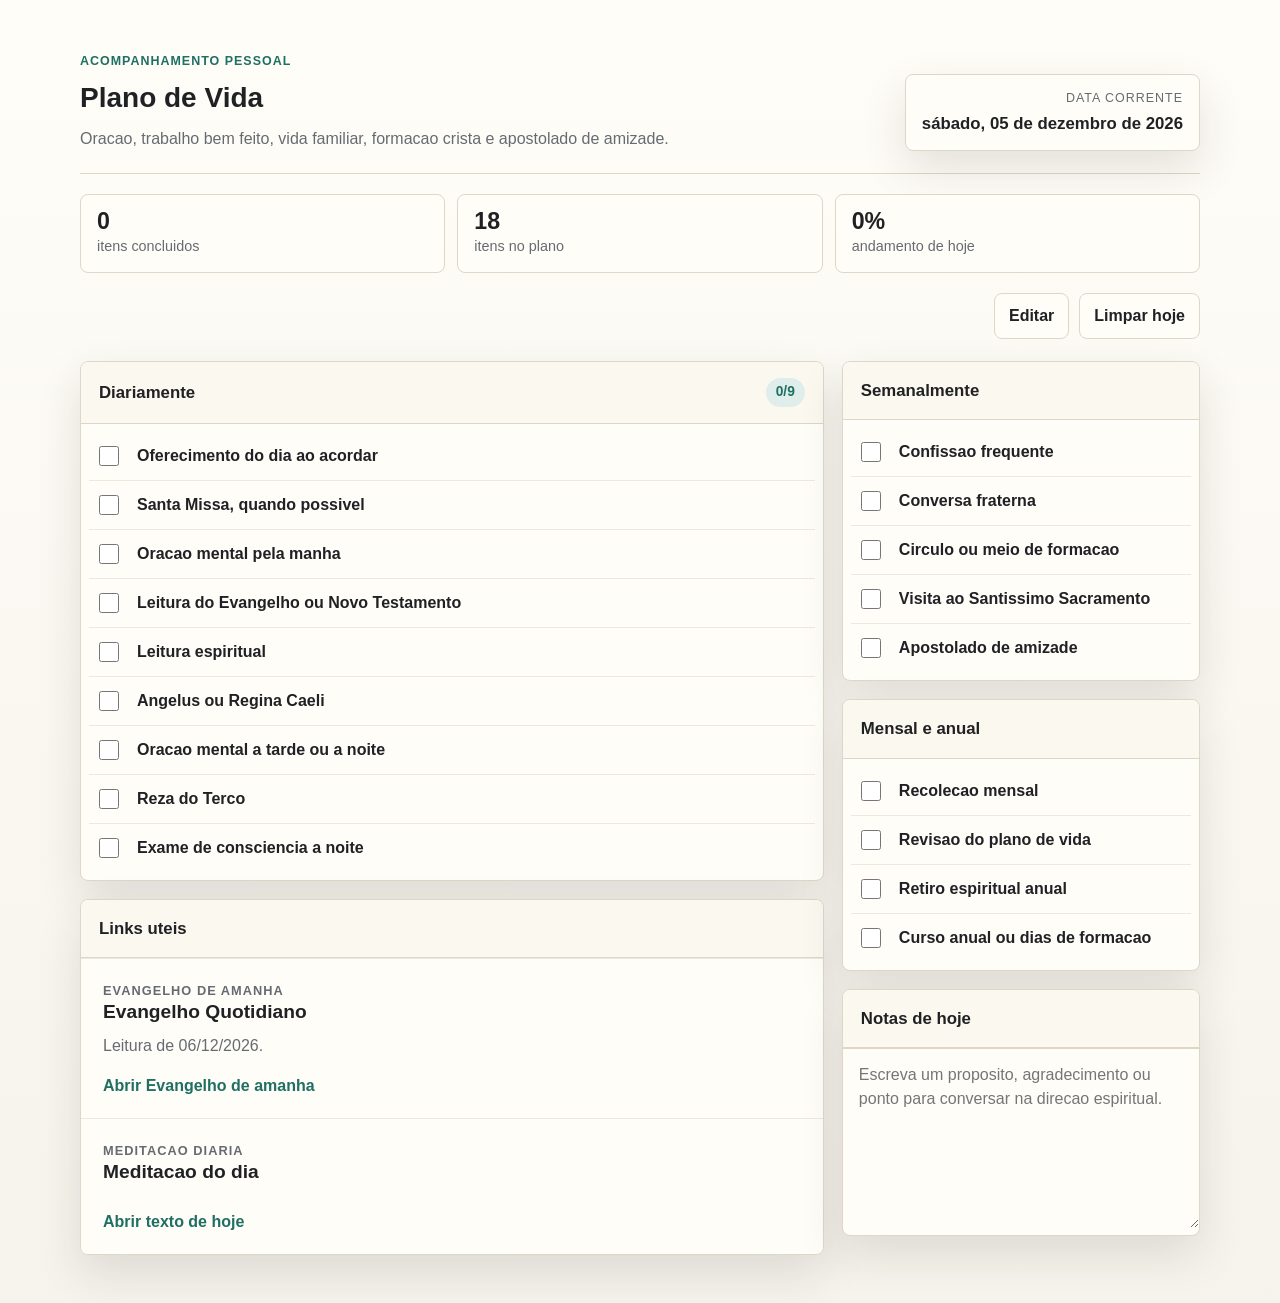
==== plano-de-vida-portatil.html @ ad84eac7 "Initial commit: plano de vida app Co-authored-by: Cursor <cursoragent@cursor.com>" ====
<!doctype html>
<html lang="pt-BR">
<head>
  <meta charset="utf-8">
  <meta name="viewport" content="width=device-width, initial-scale=1">
  <title>Plano de Vida Portatil</title>
  <style>
    :root {
      color-scheme: light;
      --bg: #f6f3ec;
      --surface: #fffdf8;
      --surface-muted: #fbf8f0;
      --ink: #202124;
      --muted: #666b72;
      --line: #ded7c8;
      --accent: #1f6f63;
      --accent-soft: #dfeeea;
      --shadow: 0 18px 45px rgba(38, 32, 22, 0.12);
    }

    * { box-sizing: border-box; }

    body {
      margin: 0;
      min-height: 100vh;
      background: linear-gradient(180deg, #fffdf8 0%, var(--bg) 100%);
      color: var(--ink);
      font-family: Arial, Helvetica, sans-serif;
      line-height: 1.5;
    }

    .app {
      width: min(1120px, calc(100% - 32px));
      margin: 0 auto;
      padding: 28px 0 48px;
    }

    .topbar {
      display: grid;
      grid-template-columns: 1fr auto;
      gap: 20px;
      align-items: end;
      padding: 24px 0 22px;
      border-bottom: 1px solid var(--line);
    }

    .eyebrow {
      margin: 0 0 6px;
      color: var(--accent);
      font-size: 0.78rem;
      font-weight: 700;
      letter-spacing: 0.08em;
      text-transform: uppercase;
    }

    h1, h2, p { margin-top: 0; }
    h3, h4 { margin: 0; letter-spacing: 0; }

    h1 {
      margin-bottom: 8px;
      font-size: clamp(1.75rem, 2vw, 2.4rem);
    }

    h2 {
      margin-bottom: 0;
      font-size: 1.05rem;
    }

    .subtitle {
      max-width: 720px;
      margin-bottom: 0;
      color: var(--muted);
    }

    .date-card {
      min-width: 230px;
      padding: 14px 16px;
      border: 1px solid var(--line);
      background: var(--surface);
      box-shadow: var(--shadow);
      border-radius: 8px;
      text-align: right;
    }

    .date-card span {
      display: block;
      color: var(--muted);
      font-size: 0.78rem;
      letter-spacing: 0.08em;
      text-transform: uppercase;
    }

    .date-card strong {
      display: block;
      margin-top: 3px;
      font-size: 1.05rem;
    }

    .dashboard {
      display: grid;
      grid-template-columns: repeat(3, minmax(0, 1fr));
      gap: 12px;
      margin: 20px 0;
    }

    .metric {
      padding: 14px 16px;
      border: 1px solid var(--line);
      background: var(--surface);
      border-radius: 8px;
    }

    .metric strong {
      display: block;
      font-size: 1.45rem;
      line-height: 1.1;
    }

    .metric span {
      color: var(--muted);
      font-size: 0.9rem;
    }

    .actions {
      display: flex;
      justify-content: flex-end;
      gap: 10px;
      margin: 18px 0 22px;
    }

    button {
      appearance: none;
      border: 1px solid var(--line);
      background: var(--surface);
      color: var(--ink);
      border-radius: 8px;
      padding: 10px 14px;
      font: inherit;
      font-weight: 700;
      cursor: pointer;
    }

    button:hover {
      border-color: var(--accent);
      color: var(--accent);
    }

    button:disabled {
      cursor: not-allowed;
      opacity: 0.45;
    }

    .edit-only { display: none; }
    .is-editing .edit-only { display: grid; }
    .actions .edit-only { display: none; }
    .is-editing .actions .edit-only { display: inline-block; }

    .layout {
      display: grid;
      grid-template-columns: 1.35fr 0.65fr;
      gap: 18px;
      align-items: start;
    }

    .main-column,
    .side-column {
      display: grid;
      gap: 18px;
    }

    .panel {
      overflow: hidden;
      border: 1px solid var(--line);
      background: var(--surface);
      border-radius: 8px;
      box-shadow: var(--shadow);
    }

    .panel-header {
      display: flex;
      justify-content: space-between;
      gap: 12px;
      align-items: center;
      padding: 16px 18px;
      border-bottom: 1px solid var(--line);
      background: var(--surface-muted);
    }

    .pill {
      flex: 0 0 auto;
      color: var(--accent);
      background: var(--accent-soft);
      border-radius: 999px;
      padding: 4px 10px;
      font-size: 0.86rem;
      font-weight: 700;
    }

    .checklist {
      list-style: none;
      margin: 0;
      padding: 8px;
    }

    .checklist li + li {
      border-top: 1px solid #eee8dc;
    }

    .checklist-item {
      display: grid;
      grid-template-columns: 1fr auto;
      gap: 8px;
      align-items: center;
    }

    label {
      display: grid;
      grid-template-columns: 28px 1fr;
      gap: 10px;
      align-items: start;
      padding: 12px 10px;
      cursor: pointer;
    }

    input[type="checkbox"] {
      width: 20px;
      height: 20px;
      margin: 2px 0 0;
      accent-color: var(--accent);
    }

    .item-title {
      display: block;
      font-weight: 700;
    }

    .item-note {
      display: block;
      margin-top: 2px;
      color: var(--muted);
      font-size: 0.92rem;
    }

    .checked .item-title,
    .checked .item-note {
      color: #7a7d80;
      text-decoration: line-through;
      text-decoration-thickness: 1px;
    }

    .item-edit-controls {
      grid-template-columns: minmax(128px, 1fr) auto;
      gap: 6px;
      align-items: center;
      padding-right: 8px;
    }

    .item-edit-controls.has-order-controls {
      grid-template-columns: repeat(2, auto) minmax(128px, 1fr) auto;
    }

    .move-item,
    .remove-item {
      padding: 8px 10px;
      font-size: 0.85rem;
    }

    .move-item {
      color: var(--accent);
    }

    .move-item:hover {
      border-color: var(--accent);
      color: var(--accent);
    }

    .remove-item {
      color: #8a3b2a;
    }

    .remove-item:hover {
      border-color: #8a3b2a;
      color: #8a3b2a;
    }

    .section-select {
      min-height: 38px;
      border: 1px solid var(--line);
      border-radius: 8px;
      padding: 7px 8px;
      background: var(--surface);
      color: var(--ink);
      font: inherit;
      font-size: 0.85rem;
      outline-color: var(--accent);
    }

    .add-item-form {
      display: grid;
      grid-template-columns: 1.2fr 1fr auto;
      gap: 10px;
      align-items: end;
      padding: 14px 16px 16px;
      border-top: 1px solid var(--line);
      background: var(--surface-muted);
    }

    .add-item-form.edit-only { display: none; }
    .is-editing .add-item-form.edit-only { display: grid; }

    .add-item-form label {
      display: block;
      padding: 0;
      margin-bottom: 6px;
      color: var(--muted);
      font-size: 0.82rem;
      font-weight: 700;
    }

    .add-item-form input {
      width: 100%;
      min-height: 42px;
      border: 1px solid var(--line);
      border-radius: 8px;
      padding: 9px 10px;
      background: var(--surface);
      color: var(--ink);
      font: inherit;
      outline-color: var(--accent);
    }

    .compact-form { grid-template-columns: 1fr; }
    .links-panel { overflow: hidden; }

    .daily-reading-card {
      display: block;
      border: 0;
      border-top: 1px solid #eee8dc;
      background: var(--surface);
      color: inherit;
      text-decoration: none;
      box-shadow: none;
    }

    .daily-reading-card:hover { background: #fdfbf5; }

    .daily-reading-content {
      padding: 22px 22px 20px;
    }

    .daily-reading-kicker {
      margin-bottom: 10px;
      color: var(--accent);
      font-size: 0.8rem;
      font-weight: 700;
      text-transform: uppercase;
      letter-spacing: 0.08em;
    }

    .daily-reading-content h4 {
      margin-bottom: 10px;
      font-size: 1.2rem;
      line-height: 1.25;
    }

    .daily-reading-content p {
      margin-bottom: 0;
      color: var(--muted);
    }

    .daily-reading-link {
      display: inline-block;
      margin-top: 16px;
      color: var(--accent);
      font-weight: 700;
    }

    textarea {
      width: 100%;
      min-height: 180px;
      border: 0;
      border-top: 1px solid var(--line);
      resize: vertical;
      padding: 14px 16px;
      background: var(--surface);
      color: var(--ink);
      font: inherit;
      outline-color: var(--accent);
    }

    @media (max-width: 820px) {
      .app {
        width: min(100% - 22px, 680px);
        padding-top: 16px;
      }

      .topbar,
      .dashboard,
      .layout {
        grid-template-columns: 1fr;
      }

      .date-card {
        min-width: 0;
        text-align: left;
      }

      .actions { justify-content: stretch; }
      button { width: 100%; }

      .checklist-item,
      .add-item-form {
        grid-template-columns: 1fr;
      }

      .item-edit-controls,
      .item-edit-controls.has-order-controls {
        grid-template-columns: 1fr 1fr;
        padding: 0 8px 10px;
      }

      .move-item,
      .remove-item,
      .section-select {
        width: 100%;
      }

      .section-select {
        grid-column: 1 / -1;
      }
    }
  </style>
</head>
<body>
  <div class="app">
    <header class="topbar">
      <div>
        <p class="eyebrow">Acompanhamento pessoal</p>
        <h1>Plano de Vida</h1>
        <p class="subtitle">Oracao, trabalho bem feito, vida familiar, formacao crista e apostolado de amizade.</p>
      </div>
      <div class="date-card" aria-live="polite">
        <span>Data corrente</span>
        <strong id="currentDate">--</strong>
      </div>
    </header>

    <section class="dashboard" aria-live="polite">
      <div class="metric">
        <strong id="doneCount">0</strong>
        <span>itens concluidos</span>
      </div>
      <div class="metric">
        <strong id="totalCount">0</strong>
        <span>itens no plano</span>
      </div>
      <div class="metric">
        <strong id="percentCount">0%</strong>
        <span>andamento de hoje</span>
      </div>
    </section>

    <div class="actions">
      <button type="button" id="editPlan">Editar</button>
      <button type="button" class="edit-only" id="restoreDefaults">Restaurar padrao</button>
      <button type="button" id="clearDay">Limpar hoje</button>
    </div>

    <main class="layout">
      <div class="main-column">
        <section class="panel main-panel">
          <div class="panel-header">
            <h2>Diariamente</h2>
            <span class="pill" id="dailyCount">0/0</span>
          </div>
          <ul class="checklist" id="dailyList"></ul>
          <form class="add-item-form edit-only" data-add-section="daily">
            <div>
              <label for="newDailyTitle">Novo item</label>
              <input id="newDailyTitle" name="title" type="text" placeholder="Ex.: Laudes" autocomplete="off" required>
            </div>
            <div>
              <label for="newDailyNote">Observacao</label>
              <input id="newDailyNote" name="note" type="text" placeholder="Opcional" autocomplete="off">
            </div>
            <button type="submit">Adicionar</button>
          </form>
        </section>

        <section class="panel links-panel">
          <div class="panel-header">
            <h2>Links uteis</h2>
          </div>
          <a class="daily-reading-card text-only" id="tomorrowGospelLink" href="https://evangelhoquotidiano.org/PT/gospel/2026-05-05" target="_blank" rel="noreferrer">
            <div class="daily-reading-content">
              <p class="daily-reading-kicker">Evangelho de amanha</p>
              <h4>Evangelho Quotidiano</h4>
              <p id="tomorrowGospelDate">Abrir a leitura do Evangelho do dia seguinte.</p>
              <span class="daily-reading-link">Abrir Evangelho de amanha</span>
            </div>
          </a>
          <a class="daily-reading-card text-only" id="dailyMeditationLink" href="https://opusdei.org/pt-br/dailytext/" target="_blank" rel="noreferrer">
            <div class="daily-reading-content">
              <p class="daily-reading-kicker">Meditacao diaria</p>
              <h4 id="dailyMeditationTitle">Meditacao do dia</h4>
              <span class="daily-reading-link">Abrir texto de hoje</span>
            </div>
          </a>
        </section>
      </div>

      <aside class="side-column">
        <section class="panel">
          <div class="panel-header">
            <h2>Semanalmente</h2>
          </div>
          <ul class="checklist" id="weeklyList"></ul>
          <form class="add-item-form edit-only compact-form" data-add-section="weekly">
            <div>
              <label for="newWeeklyTitle">Novo item</label>
              <input id="newWeeklyTitle" name="title" type="text" placeholder="Ex.: Estudo doutrinal" autocomplete="off" required>
            </div>
            <div>
              <label for="newWeeklyNote">Observacao</label>
              <input id="newWeeklyNote" name="note" type="text" placeholder="Opcional" autocomplete="off">
            </div>
            <button type="submit">Adicionar</button>
          </form>
        </section>

        <section class="panel">
          <div class="panel-header">
            <h2>Mensal e anual</h2>
          </div>
          <ul class="checklist" id="periodicList"></ul>
          <form class="add-item-form edit-only compact-form" data-add-section="periodic">
            <div>
              <label for="newPeriodicTitle">Novo item</label>
              <input id="newPeriodicTitle" name="title" type="text" placeholder="Ex.: Revisao mensal" autocomplete="off" required>
            </div>
            <div>
              <label for="newPeriodicNote">Observacao</label>
              <input id="newPeriodicNote" name="note" type="text" placeholder="Opcional" autocomplete="off">
            </div>
            <button type="submit">Adicionar</button>
          </form>
        </section>

        <section class="panel">
          <div class="panel-header">
            <h2>Notas de hoje</h2>
          </div>
          <textarea id="notes" placeholder="Escreva um proposito, agradecimento ou ponto para conversar na direcao espiritual."></textarea>
        </section>
      </aside>
    </main>
  </div>

  <script>
    const planItems = {
      daily: [
        { id: "oferecimento-dia", title: "Oferecimento do dia ao acordar" },
        { id: "missa", title: "Santa Missa, quando possivel" },
        { id: "oracao-mental-manha", title: "Oracao mental pela manha" },
        { id: "evangelho", title: "Leitura do Evangelho ou Novo Testamento" },
        { id: "leitura-espiritual", title: "Leitura espiritual" },
        { id: "angelus", title: "Angelus ou Regina Caeli" },
        { id: "oracao-mental-tarde", title: "Oracao mental a tarde ou a noite" },
        { id: "terco", title: "Reza do Terco" },
        { id: "exame", title: "Exame de consciencia a noite" }
      ],
      weekly: [
        { id: "confissao", title: "Confissao frequente" },
        { id: "conversa-fraterna", title: "Conversa fraterna" },
        { id: "circulo", title: "Circulo ou meio de formacao" },
        { id: "santissimo", title: "Visita ao Santissimo Sacramento" },
        { id: "apostolado", title: "Apostolado de amizade" }
      ],
      periodic: [
        { id: "recolecao", title: "Recolecao mensal" },
        { id: "revisao-plano", title: "Revisao do plano de vida" },
        { id: "retiro", title: "Retiro espiritual anual" },
        { id: "curso-anual", title: "Curso anual ou dias de formacao" }
      ]
    };

    const today = new Date();
    const dayKey = today.toLocaleDateString("sv-SE", { timeZone: "America/Sao_Paulo" });
    const storageKey = `plano-de-vida:${dayKey}`;
    const notesKey = `plano-de-vida-notas:${dayKey}`;
    const planConfigKey = "plano-de-vida-config";
    const oldCustomItemsKey = "plano-de-vida-custom-items";
    const oldRemovedItemsKey = "plano-de-vida-removed-items";
    const oldDailyOrderKey = "plano-de-vida-daily-order";

    const sectionLabels = {
      daily: "Diariamente",
      weekly: "Semanalmente",
      periodic: "Mensal e anual"
    };

    const dateFormatter = new Intl.DateTimeFormat("pt-BR", {
      weekday: "long",
      day: "2-digit",
      month: "long",
      year: "numeric",
      timeZone: "America/Sao_Paulo"
    });

    const shortDateFormatter = new Intl.DateTimeFormat("pt-BR", {
      day: "2-digit",
      month: "2-digit",
      year: "numeric",
      timeZone: "America/Sao_Paulo"
    });

    const lists = {
      daily: document.querySelector("#dailyList"),
      weekly: document.querySelector("#weeklyList"),
      periodic: document.querySelector("#periodicList")
    };

    const currentDate = document.querySelector("#currentDate");
    const tomorrowGospelLink = document.querySelector("#tomorrowGospelLink");
    const tomorrowGospelDate = document.querySelector("#tomorrowGospelDate");
    const dailyMeditationLink = document.querySelector("#dailyMeditationLink");
    const dailyMeditationTitle = document.querySelector("#dailyMeditationTitle");
    const notes = document.querySelector("#notes");
    const doneCount = document.querySelector("#doneCount");
    const totalCount = document.querySelector("#totalCount");
    const percentCount = document.querySelector("#percentCount");
    const dailyCount = document.querySelector("#dailyCount");
    const clearDay = document.querySelector("#clearDay");
    const editPlan = document.querySelector("#editPlan");
    const restoreDefaults = document.querySelector("#restoreDefaults");
    const addItemForms = Array.from(document.querySelectorAll("[data-add-section]"));

    const saved = JSON.parse(localStorage.getItem(storageKey) || "{}");
    const defaultItems = Object.entries(planItems).flatMap(([section, items]) =>
      items.map((item) => ({ ...item, defaultSection: section }))
    );
    const defaultItemIds = defaultItems.map((item) => item.id);

    let planConfig = loadPlanConfig();
    let isEditing = false;
    let pendingSectionChanges = {};

    function getTomorrowKey(dateKey) {
      const [year, month, day] = dateKey.split("-").map(Number);
      const tomorrow = new Date(Date.UTC(year, month - 1, day + 1));
      const nextYear = tomorrow.getUTCFullYear();
      const nextMonth = String(tomorrow.getUTCMonth() + 1).padStart(2, "0");
      const nextDay = String(tomorrow.getUTCDate()).padStart(2, "0");
      return `${nextYear}-${nextMonth}-${nextDay}`;
    }

    function stripQuotes(text) {
      return text.replace(/^["']+|["']+$/g, "").trim();
    }

    function normalizeWhitespace(text) {
      return text.replace(/\s+/g, " ").trim();
    }

    function parseMeditationFromHtml(htmlText) {
      const parser = new DOMParser();
      const doc = parser.parseFromString(htmlText, "text/html");
      const titleNode = doc.querySelector("h1");
      const title = stripQuotes(normalizeWhitespace(titleNode?.textContent || ""));

      if (!title) {
        return null;
      }

      return { title: `"${title}"` };
    }

    function parseMeditationFromPlainText(text) {
      const titleMatch = text.match(/#\s+["']?(.+?)["']?\s*(?:\r?\n|$)/);

      if (!titleMatch) {
        return null;
      }

      return { title: `"${stripQuotes(normalizeWhitespace(titleMatch[1]))}"` };
    }

    async function fetchTextWithFallback(url) {
      const directResponse = await fetch(url);

      if (!directResponse.ok) {
        throw new Error(`Failed direct fetch: ${directResponse.status}`);
      }

      return directResponse.text();
    }

    async function loadDailyMeditation() {
      if (!dailyMeditationLink || !dailyMeditationTitle) {
        return;
      }

      const url = "https://opusdei.org/pt-br/dailytext/";
      dailyMeditationLink.href = url;

      try {
        const htmlText = await fetchTextWithFallback(url);
        const parsed = parseMeditationFromHtml(htmlText);

        if (parsed) {
          dailyMeditationTitle.textContent = parsed.title;
          return;
        }
      } catch (error) {
      }

      try {
        const mirrorUrl = `https://r.jina.ai/http://${url.replace(/^https?:\/\//, "")}`;
        const mirrorResponse = await fetch(mirrorUrl);

        if (!mirrorResponse.ok) {
          throw new Error(`Failed mirror fetch: ${mirrorResponse.status}`);
        }

        const mirrorText = await mirrorResponse.text();
        const parsed = parseMeditationFromPlainText(mirrorText);

        if (parsed) {
          dailyMeditationTitle.textContent = parsed.title;
        }
      } catch (error) {
      }
    }

    function createInitialOrder() {
      return {
        daily: planItems.daily.map((item) => item.id),
        weekly: planItems.weekly.map((item) => item.id),
        periodic: planItems.periodic.map((item) => item.id)
      };
    }

    function loadPlanConfig() {
      const stored = JSON.parse(localStorage.getItem(planConfigKey) || "null");

      if (stored) {
        return {
          removed: stored.removed || [],
          custom: stored.custom || [],
          sections: stored.sections || {},
          order: { ...createInitialOrder(), ...(stored.order || {}) }
        };
      }

      return migrateOldConfig();
    }

    function migrateOldConfig() {
      const oldCustom = JSON.parse(localStorage.getItem(oldCustomItemsKey) || "[]");
      const oldRemoved = JSON.parse(localStorage.getItem(oldRemovedItemsKey) || "[]");
      const oldDailyOrder = JSON.parse(localStorage.getItem(oldDailyOrderKey) || "[]");
      const order = createInitialOrder();

      if (oldDailyOrder.length) {
        order.daily = [
          ...oldDailyOrder.filter((id) => defaultItemIds.includes(id) || oldCustom.some((item) => item.id === id)),
          ...order.daily.filter((id) => !oldDailyOrder.includes(id))
        ];
      }

      oldCustom.forEach((item) => {
        const section = item.section || "daily";
        if (!order[section].includes(item.id)) {
          order[section].push(item.id);
        }
      });

      const migrated = {
        removed: oldRemoved,
        custom: oldCustom,
        sections: {},
        order
      };

      localStorage.setItem(planConfigKey, JSON.stringify(migrated));
      return migrated;
    }

    function savePlanConfig() {
      localStorage.setItem(planConfigKey, JSON.stringify(planConfig));
    }

    function getItemSection(item) {
      return item.custom ? item.section : planConfig.sections[item.id] || item.defaultSection;
    }

    function getAllItems() {
      return [
        ...defaultItems.filter((item) => !planConfig.removed.includes(item.id)),
        ...planConfig.custom
      ];
    }

    function getVisibleItems(section) {
      const items = getAllItems().filter((item) => getItemSection(item) === section);
      const knownIds = items.map((item) => item.id);
      const order = planConfig.order[section] || [];
      const orderedIds = [
        ...order.filter((id) => knownIds.includes(id)),
        ...knownIds.filter((id) => !order.includes(id))
      ];

      planConfig.order[section] = orderedIds;
      return orderedIds.map((id) => items.find((item) => item.id === id));
    }

    function createChecklistItem(item, section, index, total) {
      const row = document.createElement("li");
      const itemShell = document.createElement("div");
      const label = document.createElement("label");
      const checkbox = document.createElement("input");
      const content = document.createElement("span");
      const title = document.createElement("span");
      const note = document.createElement("span");
      const editControls = document.createElement("div");
      const moveUpButton = document.createElement("button");
      const moveDownButton = document.createElement("button");
      const sectionSelect = document.createElement("select");
      const removeButton = document.createElement("button");

      checkbox.type = "checkbox";
      checkbox.dataset.id = item.id;
      checkbox.checked = Boolean(saved[item.id]);

      itemShell.className = "checklist-item";

      title.className = "item-title";
      title.textContent = item.title;

      note.className = "item-note";
      note.textContent = item.note || "";

      editControls.className = section === "daily"
        ? "item-edit-controls has-order-controls edit-only"
        : "item-edit-controls edit-only";

      moveUpButton.type = "button";
      moveUpButton.className = "move-item";
      moveUpButton.textContent = "Subir";
      moveUpButton.disabled = index === 0;
      moveUpButton.addEventListener("click", () => moveItemWithinSection(section, item.id, -1));

      moveDownButton.type = "button";
      moveDownButton.className = "move-item";
      moveDownButton.textContent = "Descer";
      moveDownButton.disabled = index === total - 1;
      moveDownButton.addEventListener("click", () => moveItemWithinSection(section, item.id, 1));

      Object.entries(sectionLabels).forEach(([value, labelText]) => {
        const option = document.createElement("option");
        option.value = value;
        option.textContent = labelText;
        option.selected = value === section;
        sectionSelect.append(option);
      });

      sectionSelect.className = "section-select";
      sectionSelect.setAttribute("aria-label", `Categoria de ${item.title}`);
      sectionSelect.addEventListener("change", () => {
        pendingSectionChanges[item.id] = sectionSelect.value;
      });

      removeButton.type = "button";
      removeButton.className = "remove-item";
      removeButton.textContent = "Remover";
      removeButton.addEventListener("click", () => removeItem(item));

      content.append(title);
      if (item.note) {
        content.append(note);
      }
      label.append(checkbox, content);

      if (section === "daily") {
        editControls.append(moveUpButton, moveDownButton);
      }

      editControls.append(sectionSelect, removeButton);
      itemShell.append(label, editControls);
      row.append(itemShell);
      row.classList.toggle("checked", checkbox.checked);

      checkbox.addEventListener("change", () => {
        row.classList.toggle("checked", checkbox.checked);
        saveState();
        updateSummary();
      });

      return row;
    }

    function renderPlan() {
      Object.keys(lists).forEach((section) => {
        const items = getVisibleItems(section);
        lists[section].replaceChildren(...items.map((item, index) => createChecklistItem(item, section, index, items.length)));
      });
      savePlanConfig();
    }

    function getCheckboxes() {
      return Array.from(document.querySelectorAll("input[type='checkbox']"));
    }

    function saveState() {
      const state = {};
      getCheckboxes().forEach((checkbox) => {
        state[checkbox.dataset.id] = checkbox.checked;
      });
      Object.keys(saved).forEach((id) => delete saved[id]);
      Object.assign(saved, state);
      localStorage.setItem(storageKey, JSON.stringify(state));
    }

    function updateSummary() {
      const checkboxes = getCheckboxes();
      const checked = checkboxes.filter((checkbox) => checkbox.checked).length;
      const dailyBoxes = Array.from(lists.daily.querySelectorAll("input[type='checkbox']"));
      const dailyDone = dailyBoxes.filter((checkbox) => checkbox.checked).length;
      const percent = checkboxes.length ? Math.round((checked / checkboxes.length) * 100) : 0;

      doneCount.textContent = String(checked);
      totalCount.textContent = String(checkboxes.length);
      percentCount.textContent = `${percent}%`;
      dailyCount.textContent = `${dailyDone}/${dailyBoxes.length}`;
    }

    function clearToday() {
      getCheckboxes().forEach((checkbox) => {
        checkbox.checked = false;
        checkbox.closest("li").classList.remove("checked");
      });

      notes.value = "";
      localStorage.removeItem(storageKey);
      localStorage.removeItem(notesKey);
      updateSummary();
    }

    function removeFromOrders(itemId) {
      Object.keys(planConfig.order).forEach((section) => {
        planConfig.order[section] = planConfig.order[section].filter((id) => id !== itemId);
      });
    }

    function removeItem(item) {
      if (item.custom) {
        planConfig.custom = planConfig.custom.filter((customItem) => customItem.id !== item.id);
      } else if (!planConfig.removed.includes(item.id)) {
        planConfig.removed = [...planConfig.removed, item.id];
        delete planConfig.sections[item.id];
      }

      removeFromOrders(item.id);
      delete saved[item.id];
      renderPlan();
      saveState();
      updateSummary();
    }

    function moveItemWithinSection(section, itemId, direction) {
      const currentOrder = getVisibleItems(section).map((item) => item.id);
      const fromIndex = currentOrder.indexOf(itemId);
      const toIndex = fromIndex + direction;

      if (fromIndex < 0 || toIndex < 0 || toIndex >= currentOrder.length) {
        return;
      }

      const nextOrder = [...currentOrder];
      const [movedItem] = nextOrder.splice(fromIndex, 1);
      nextOrder.splice(toIndex, 0, movedItem);
      planConfig.order[section] = nextOrder;
      renderPlan();
      updateSummary();
    }

    function moveItemToSection(item, targetSection) {
      const currentSection = getItemSection(item);

      if (currentSection === targetSection) {
        return;
      }

      if (item.custom) {
        planConfig.custom = planConfig.custom.map((customItem) =>
          customItem.id === item.id ? { ...customItem, section: targetSection } : customItem
        );
      } else {
        planConfig.sections[item.id] = targetSection;
      }

      removeFromOrders(item.id);
      planConfig.order[targetSection] = [...(planConfig.order[targetSection] || []), item.id];
      renderPlan();
      updateSummary();
    }

    function applyPendingSectionChanges() {
      Object.entries(pendingSectionChanges).forEach(([itemId, targetSection]) => {
        const item = getAllItems().find((candidate) => candidate.id === itemId);

        if (!item || getItemSection(item) === targetSection) {
          return;
        }

        moveItemToSection(item, targetSection);
      });

      pendingSectionChanges = {};
    }

    function addCustomItem(event) {
      event.preventDefault();

      const form = event.currentTarget;
      const section = form.dataset.addSection;
      const formData = new FormData(form);
      const title = String(formData.get("title") || "").trim();
      const note = String(formData.get("note") || "").trim();

      if (!title) {
        return;
      }

      const id = `custom-${Date.now()}`;

      planConfig.custom = [
        ...planConfig.custom,
        {
          id,
          section,
          title,
          note,
          custom: true
        }
      ];
      planConfig.order[section] = [...(planConfig.order[section] || []), id];

      form.reset();
      renderPlan();
      updateSummary();
    }

    function restoreDefaultItems() {
      planConfig.removed = [];
      planConfig.sections = {};
      planConfig.order = createInitialOrder();

      planConfig.custom.forEach((item) => {
        if (!planConfig.order[item.section].includes(item.id)) {
          planConfig.order[item.section].push(item.id);
        }
      });

      renderPlan();
      updateSummary();
    }

    function toggleEditMode() {
      if (isEditing) {
        applyPendingSectionChanges();
      } else {
        pendingSectionChanges = {};
      }

      isEditing = !isEditing;
      document.body.classList.toggle("is-editing", isEditing);
      editPlan.textContent = isEditing ? "Concluir edicao" : "Editar";
      editPlan.setAttribute("aria-pressed", String(isEditing));
    }

    currentDate.textContent = dateFormatter.format(today);

    if (tomorrowGospelLink && tomorrowGospelDate) {
      const tomorrowKey = getTomorrowKey(dayKey);
      const tomorrowDate = new Date(`${tomorrowKey}T12:00:00`);
      tomorrowGospelLink.href = `https://evangelhoquotidiano.org/PT/gospel/${tomorrowKey}`;
      tomorrowGospelDate.textContent = `Leitura de ${shortDateFormatter.format(tomorrowDate)}.`;
    }

    loadDailyMeditation();
    notes.value = localStorage.getItem(notesKey) || "";
    notes.addEventListener("input", () => localStorage.setItem(notesKey, notes.value));
    clearDay.addEventListener("click", clearToday);
    editPlan.addEventListener("click", toggleEditMode);
    restoreDefaults.addEventListener("click", restoreDefaultItems);
    addItemForms.forEach((form) => form.addEventListener("submit", addCustomItem));

    renderPlan();
    updateSummary();
  </script>
</body>
</html>
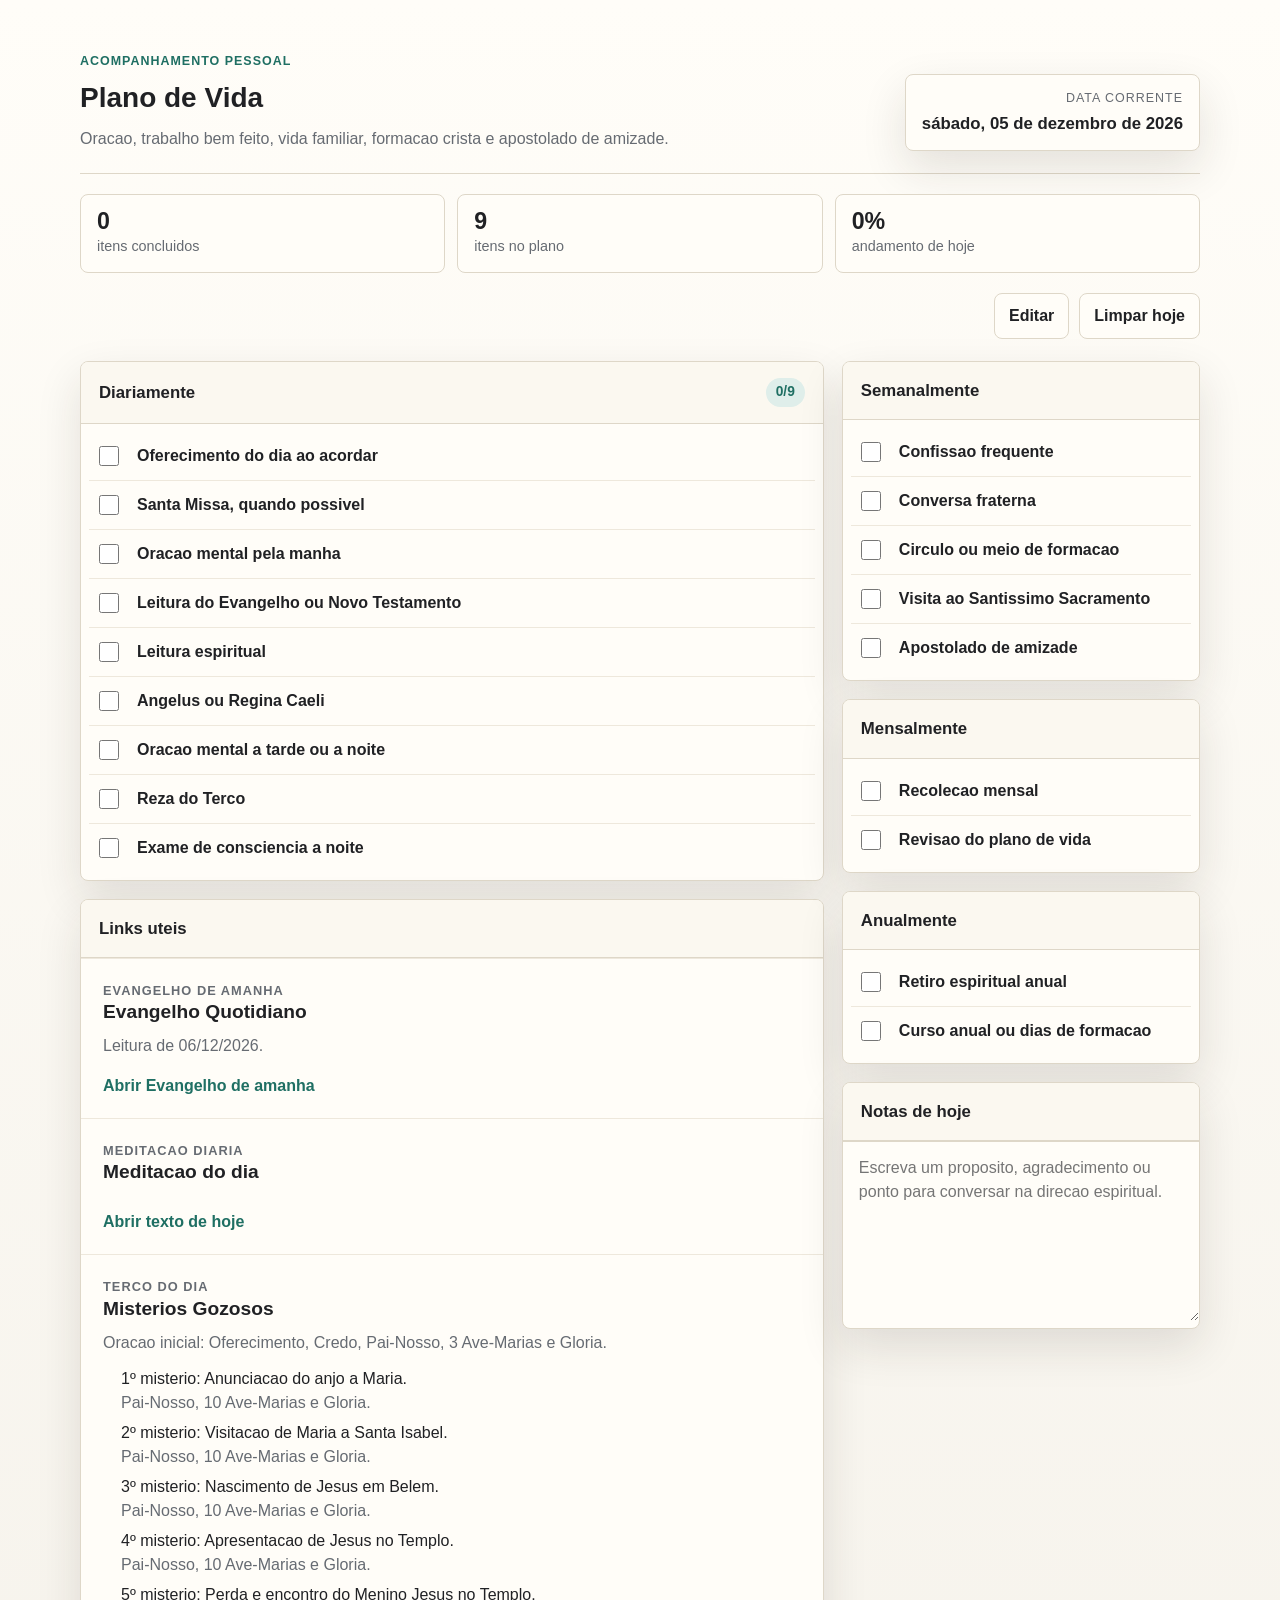
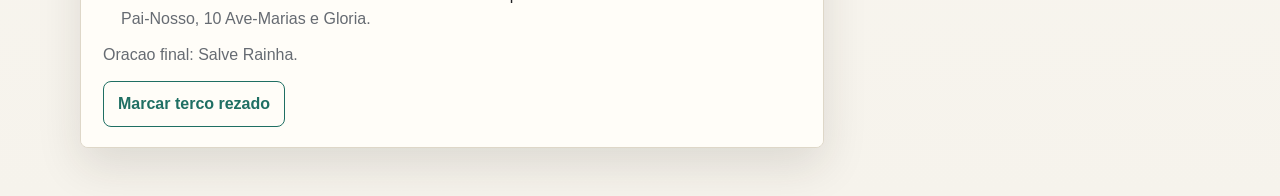
==== commit dc002875: "Atualiza plano de vida" ====
--- a/plano-de-vida-portatil.html
+++ b/plano-de-vida-portatil.html
@@ -366,6 +366,35 @@
     .daily-reading-content p {
       margin-bottom: 0;
       color: var(--muted);
+    }
+
+    .rosary-steps {
+      margin: 12px 0 0;
+      padding-left: 18px;
+      list-style: none;
+      color: var(--ink);
+    }
+
+    .rosary-steps li + li {
+      margin-top: 6px;
+    }
+
+    .rosary-steps li span {
+      display: block;
+    }
+
+    .rosary-step-prayer {
+      color: var(--muted);
+    }
+
+    .rosary-closing {
+      margin-top: 12px;
+    }
+
+    .rosary-done-button {
+      margin-top: 14px;
+      border-color: var(--accent);
+      color: var(--accent);
     }
 
     .daily-reading-link {
@@ -506,6 +535,16 @@
               <span class="daily-reading-link">Abrir texto de hoje</span>
             </div>
           </a>
+          <article class="daily-reading-card text-only" id="rosaryOfDayCard">
+            <div class="daily-reading-content">
+              <p class="daily-reading-kicker">Terco do dia</p>
+              <h4 id="rosaryOfDayTitle">Misterios do terco</h4>
+              <p id="rosaryOfDayMysteries">Carregando misterios do dia...</p>
+              <ol id="rosaryOfDaySteps" class="rosary-steps"></ol>
+              <p id="rosaryClosingPrayer" class="rosary-closing"></p>
+              <button type="button" id="markRosaryDone" class="rosary-done-button">Marcar terco rezado</button>
+            </div>
+          </article>
         </section>
       </div>
 
@@ -530,17 +569,35 @@
 
         <section class="panel">
           <div class="panel-header">
-            <h2>Mensal e anual</h2>
+            <h2>Mensalmente</h2>
           </div>
-          <ul class="checklist" id="periodicList"></ul>
-          <form class="add-item-form edit-only compact-form" data-add-section="periodic">
+          <ul class="checklist" id="monthlyList"></ul>
+          <form class="add-item-form edit-only compact-form" data-add-section="monthly">
             <div>
-              <label for="newPeriodicTitle">Novo item</label>
-              <input id="newPeriodicTitle" name="title" type="text" placeholder="Ex.: Revisao mensal" autocomplete="off" required>
+              <label for="newMonthlyTitle">Novo item</label>
+              <input id="newMonthlyTitle" name="title" type="text" placeholder="Ex.: Revisao mensal" autocomplete="off" required>
             </div>
             <div>
-              <label for="newPeriodicNote">Observacao</label>
-              <input id="newPeriodicNote" name="note" type="text" placeholder="Opcional" autocomplete="off">
+              <label for="newMonthlyNote">Observacao</label>
+              <input id="newMonthlyNote" name="note" type="text" placeholder="Opcional" autocomplete="off">
+            </div>
+            <button type="submit">Adicionar</button>
+          </form>
+        </section>
+
+        <section class="panel">
+          <div class="panel-header">
+            <h2>Anualmente</h2>
+          </div>
+          <ul class="checklist" id="yearlyList"></ul>
+          <form class="add-item-form edit-only compact-form" data-add-section="yearly">
+            <div>
+              <label for="newYearlyTitle">Novo item</label>
+              <input id="newYearlyTitle" name="title" type="text" placeholder="Ex.: Curso anual" autocomplete="off" required>
+            </div>
+            <div>
+              <label for="newYearlyNote">Observacao</label>
+              <input id="newYearlyNote" name="note" type="text" placeholder="Opcional" autocomplete="off">
             </div>
             <button type="submit">Adicionar</button>
           </form>
@@ -576,9 +633,11 @@
         { id: "santissimo", title: "Visita ao Santissimo Sacramento" },
         { id: "apostolado", title: "Apostolado de amizade" }
       ],
-      periodic: [
+      monthly: [
         { id: "recolecao", title: "Recolecao mensal" },
         { id: "revisao-plano", title: "Revisao do plano de vida" },
+      ],
+      yearly: [
         { id: "retiro", title: "Retiro espiritual anual" },
         { id: "curso-anual", title: "Curso anual ou dias de formacao" }
       ]
@@ -586,17 +645,30 @@
 
     const today = new Date();
     const dayKey = today.toLocaleDateString("sv-SE", { timeZone: "America/Sao_Paulo" });
-    const storageKey = `plano-de-vida:${dayKey}`;
+    const weekDayCode = today.toLocaleDateString("en-US", { weekday: "short", timeZone: "America/Sao_Paulo" });
+    const weekDayIndexMap = { Sun: 0, Mon: 1, Tue: 2, Wed: 3, Thu: 4, Fri: 5, Sat: 6 };
+    const weekDayIndex = weekDayIndexMap[weekDayCode] ?? 0;
+    const weekStartKey = getWeekStartKey(dayKey, weekDayIndex);
+    const monthKey = dayKey.slice(0, 7);
+    const yearKey = dayKey.slice(0, 4);
+    const legacyStorageKey = `plano-de-vida:${dayKey}`;
     const notesKey = `plano-de-vida-notas:${dayKey}`;
     const planConfigKey = "plano-de-vida-config";
     const oldCustomItemsKey = "plano-de-vida-custom-items";
     const oldRemovedItemsKey = "plano-de-vida-removed-items";
     const oldDailyOrderKey = "plano-de-vida-daily-order";
+    const stateKeys = {
+      daily: `plano-de-vida:daily:${dayKey}`,
+      weekly: `plano-de-vida:weekly:${weekStartKey}`,
+      monthly: `plano-de-vida:monthly:${monthKey}`,
+      yearly: `plano-de-vida:yearly:${yearKey}`
+    };
 
     const sectionLabels = {
       daily: "Diariamente",
       weekly: "Semanalmente",
-      periodic: "Mensal e anual"
+      monthly: "Mensalmente",
+      yearly: "Anualmente"
     };
 
     const dateFormatter = new Intl.DateTimeFormat("pt-BR", {
@@ -617,7 +689,8 @@
     const lists = {
       daily: document.querySelector("#dailyList"),
       weekly: document.querySelector("#weeklyList"),
-      periodic: document.querySelector("#periodicList")
+      monthly: document.querySelector("#monthlyList"),
+      yearly: document.querySelector("#yearlyList")
     };
 
     const currentDate = document.querySelector("#currentDate");
@@ -625,6 +698,11 @@
     const tomorrowGospelDate = document.querySelector("#tomorrowGospelDate");
     const dailyMeditationLink = document.querySelector("#dailyMeditationLink");
     const dailyMeditationTitle = document.querySelector("#dailyMeditationTitle");
+    const rosaryOfDayTitle = document.querySelector("#rosaryOfDayTitle");
+    const rosaryOfDayMysteries = document.querySelector("#rosaryOfDayMysteries");
+    const rosaryOfDaySteps = document.querySelector("#rosaryOfDaySteps");
+    const rosaryClosingPrayer = document.querySelector("#rosaryClosingPrayer");
+    const markRosaryDone = document.querySelector("#markRosaryDone");
     const notes = document.querySelector("#notes");
     const doneCount = document.querySelector("#doneCount");
     const totalCount = document.querySelector("#totalCount");
@@ -635,15 +713,25 @@
     const restoreDefaults = document.querySelector("#restoreDefaults");
     const addItemForms = Array.from(document.querySelectorAll("[data-add-section]"));
 
-    const saved = JSON.parse(localStorage.getItem(storageKey) || "{}");
     const defaultItems = Object.entries(planItems).flatMap(([section, items]) =>
       items.map((item) => ({ ...item, defaultSection: section }))
     );
     const defaultItemIds = defaultItems.map((item) => item.id);
+    const defaultItemsById = Object.fromEntries(defaultItems.map((item) => [item.id, item]));
 
     let planConfig = loadPlanConfig();
+    const savedBySection = loadSavedStatesBySection();
     let isEditing = false;
     let pendingSectionChanges = {};
+
+    function getWeekStartKey(dateKey, weekdayIndex) {
+      const [year, month, day] = dateKey.split("-").map(Number);
+      const weekStart = new Date(Date.UTC(year, month - 1, day - weekdayIndex));
+      const weekYear = weekStart.getUTCFullYear();
+      const weekMonth = String(weekStart.getUTCMonth() + 1).padStart(2, "0");
+      const weekDay = String(weekStart.getUTCDate()).padStart(2, "0");
+      return `${weekYear}-${weekMonth}-${weekDay}`;
+    }
 
     function getTomorrowKey(dateKey) {
       const [year, month, day] = dateKey.split("-").map(Number);
@@ -685,6 +773,116 @@
       return { title: `"${stripQuotes(normalizeWhitespace(titleMatch[1]))}"` };
     }
 
+    function loadRosaryOfDay() {
+      if (!rosaryOfDayTitle || !rosaryOfDayMysteries || !rosaryOfDaySteps || !rosaryClosingPrayer) {
+        return;
+      }
+
+      const weekdayCode = today.toLocaleDateString("en-US", { weekday: "short", timeZone: "America/Sao_Paulo" });
+      const rosaryByWeekday = {
+        Mon: {
+          title: "Misterios Gozosos",
+          mysteries: [
+            "Anunciacao do anjo a Maria.",
+            "Visitacao de Maria a Santa Isabel.",
+            "Nascimento de Jesus em Belem.",
+            "Apresentacao de Jesus no Templo.",
+            "Perda e encontro do Menino Jesus no Templo."
+          ]
+        },
+        Tue: {
+          title: "Misterios Dolorosos",
+          mysteries: [
+            "Agonia de Jesus no Horto.",
+            "Flagelacao de Jesus.",
+            "Coroacao de espinhos.",
+            "Jesus carrega a cruz para o Calvario.",
+            "Crucifixao e morte de Jesus."
+          ]
+        },
+        Wed: {
+          title: "Misterios Gloriosos",
+          mysteries: [
+            "Ressurreicao de Jesus.",
+            "Ascensao de Jesus ao Ceu.",
+            "Vinda do Espirito Santo.",
+            "Assuncao de Nossa Senhora.",
+            "Coroacao de Maria como Rainha do Ceu e da Terra."
+          ]
+        },
+        Thu: {
+          title: "Misterios Luminosos",
+          mysteries: [
+            "Batismo de Jesus no Jordao.",
+            "Autorrevelacao de Jesus nas Bodas de Cana.",
+            "Anuncio do Reino e convite a conversao.",
+            "Transfiguracao de Jesus.",
+            "Instituicao da Eucaristia."
+          ]
+        },
+        Fri: {
+          title: "Misterios Dolorosos",
+          mysteries: [
+            "Agonia de Jesus no Horto.",
+            "Flagelacao de Jesus.",
+            "Coroacao de espinhos.",
+            "Jesus carrega a cruz para o Calvario.",
+            "Crucifixao e morte de Jesus."
+          ]
+        },
+        Sat: {
+          title: "Misterios Gozosos",
+          mysteries: [
+            "Anunciacao do anjo a Maria.",
+            "Visitacao de Maria a Santa Isabel.",
+            "Nascimento de Jesus em Belem.",
+            "Apresentacao de Jesus no Templo.",
+            "Perda e encontro do Menino Jesus no Templo."
+          ]
+        },
+        Sun: {
+          title: "Misterios Gloriosos",
+          mysteries: [
+            "Ressurreicao de Jesus.",
+            "Ascensao de Jesus ao Ceu.",
+            "Vinda do Espirito Santo.",
+            "Assuncao de Nossa Senhora.",
+            "Coroacao de Maria como Rainha do Ceu e da Terra."
+          ]
+        }
+      };
+
+      const rosary = rosaryByWeekday[weekdayCode] || rosaryByWeekday.Mon;
+      rosaryOfDayTitle.textContent = rosary.title;
+      rosaryOfDayMysteries.textContent = "Oracao inicial: Oferecimento, Credo, Pai-Nosso, 3 Ave-Marias e Gloria.";
+      rosaryOfDaySteps.replaceChildren(
+        ...rosary.mysteries.map((mystery, index) => {
+          const item = document.createElement("li");
+          const mysteryLine = document.createElement("span");
+          const prayerLine = document.createElement("span");
+          mysteryLine.textContent = `${index + 1}º misterio: ${mystery}`;
+          prayerLine.textContent = "Pai-Nosso, 10 Ave-Marias e Gloria.";
+          prayerLine.className = "rosary-step-prayer";
+          item.append(mysteryLine, prayerLine);
+          return item;
+        })
+      );
+      rosaryClosingPrayer.textContent = "Oracao final: Salve Rainha.";
+    }
+
+    function markRosaryAsDone() {
+      const rosaryCheckbox = document.querySelector("input[type='checkbox'][data-id='terco']");
+      if (!rosaryCheckbox) {
+        return;
+      }
+
+      const section = rosaryCheckbox.dataset.section || "daily";
+      rosaryCheckbox.checked = true;
+      rosaryCheckbox.closest("li")?.classList.add("checked");
+      saveSectionState(section);
+      updateSummary();
+    }
+
     async function fetchTextWithFallback(url) {
       const directResponse = await fetch(url);
 
@@ -736,19 +934,95 @@
       return {
         daily: planItems.daily.map((item) => item.id),
         weekly: planItems.weekly.map((item) => item.id),
-        periodic: planItems.periodic.map((item) => item.id)
+        monthly: planItems.monthly.map((item) => item.id),
+        yearly: planItems.yearly.map((item) => item.id)
       };
+    }
+
+    function normalizeSection(section) {
+      if (section === "periodic") {
+        return "monthly";
+      }
+
+      return Object.prototype.hasOwnProperty.call(sectionLabels, section) ? section : "daily";
+    }
+
+    function getResolvedSectionById(itemId, config) {
+      const customItem = config.custom.find((item) => item.id === itemId);
+
+      if (customItem) {
+        return normalizeSection(customItem.section);
+      }
+
+      if (config.sections[itemId]) {
+        return normalizeSection(config.sections[itemId]);
+      }
+
+      return defaultItemsById[itemId]?.defaultSection || "daily";
+    }
+
+    function normalizeOrder(order, config) {
+      const normalized = createInitialOrder();
+
+      Object.entries(order || {}).forEach(([rawSection, ids]) => {
+        if (!Array.isArray(ids)) {
+          return;
+        }
+
+        const section = normalizeSection(rawSection);
+
+        ids.forEach((id) => {
+          const targetSection = rawSection === "periodic" ? getResolvedSectionById(id, config) : section;
+
+          if (!normalized[targetSection].includes(id)) {
+            normalized[targetSection].push(id);
+          }
+        });
+      });
+
+      return normalized;
+    }
+
+    function loadSavedStatesBySection() {
+      const loaded = Object.fromEntries(
+        Object.entries(stateKeys).map(([section, key]) => [section, JSON.parse(localStorage.getItem(key) || "{}")])
+      );
+
+      const hasAnySectionState = Object.values(loaded).some((state) => Object.keys(state).length > 0);
+      const legacyState = JSON.parse(localStorage.getItem(legacyStorageKey) || "null");
+
+      if (!hasAnySectionState && legacyState) {
+        Object.entries(legacyState).forEach(([itemId, checked]) => {
+          if (!checked) {
+            return;
+          }
+
+          const section = getResolvedSectionById(itemId, planConfig);
+          loaded[section][itemId] = true;
+        });
+        Object.entries(stateKeys).forEach(([section, key]) => {
+          localStorage.setItem(key, JSON.stringify(loaded[section]));
+        });
+      }
+
+      return loaded;
     }
 
     function loadPlanConfig() {
       const stored = JSON.parse(localStorage.getItem(planConfigKey) || "null");
 
       if (stored) {
+        const baseConfig = {
+          removed: stored.removed || [],
+          custom: (stored.custom || []).map((item) => ({ ...item, section: normalizeSection(item.section || "daily") })),
+          sections: Object.fromEntries(
+            Object.entries(stored.sections || {}).map(([id, section]) => [id, normalizeSection(section)])
+          )
+        };
+
         return {
-          removed: stored.removed || [],
-          custom: stored.custom || [],
-          sections: stored.sections || {},
-          order: { ...createInitialOrder(), ...(stored.order || {}) }
+          ...baseConfig,
+          order: normalizeOrder(stored.order || {}, baseConfig)
         };
       }
 
@@ -768,8 +1042,10 @@
         ];
       }
 
-      oldCustom.forEach((item) => {
-        const section = item.section || "daily";
+      const custom = oldCustom.map((item) => ({ ...item, section: normalizeSection(item.section || "daily") }));
+
+      custom.forEach((item) => {
+        const section = item.section;
         if (!order[section].includes(item.id)) {
           order[section].push(item.id);
         }
@@ -777,7 +1053,7 @@
 
       const migrated = {
         removed: oldRemoved,
-        custom: oldCustom,
+        custom,
         sections: {},
         order
       };
@@ -830,7 +1106,8 @@
 
       checkbox.type = "checkbox";
       checkbox.dataset.id = item.id;
-      checkbox.checked = Boolean(saved[item.id]);
+      checkbox.dataset.section = section;
+      checkbox.checked = Boolean(savedBySection[section]?.[item.id]);
 
       itemShell.className = "checklist-item";
 
@@ -892,7 +1169,7 @@
 
       checkbox.addEventListener("change", () => {
         row.classList.toggle("checked", checkbox.checked);
-        saveState();
+        saveSectionState(section);
         updateSummary();
       });
 
@@ -911,25 +1188,26 @@
       return Array.from(document.querySelectorAll("input[type='checkbox']"));
     }
 
-    function saveState() {
+    function saveSectionState(section) {
       const state = {};
-      getCheckboxes().forEach((checkbox) => {
+      Array.from(lists[section].querySelectorAll("input[type='checkbox']")).forEach((checkbox) => {
         state[checkbox.dataset.id] = checkbox.checked;
       });
-      Object.keys(saved).forEach((id) => delete saved[id]);
-      Object.assign(saved, state);
-      localStorage.setItem(storageKey, JSON.stringify(state));
+      savedBySection[section] = state;
+      localStorage.setItem(stateKeys[section], JSON.stringify(state));
+    }
+
+    function saveAllSectionStates() {
+      Object.keys(lists).forEach((section) => saveSectionState(section));
     }
 
     function updateSummary() {
-      const checkboxes = getCheckboxes();
-      const checked = checkboxes.filter((checkbox) => checkbox.checked).length;
       const dailyBoxes = Array.from(lists.daily.querySelectorAll("input[type='checkbox']"));
       const dailyDone = dailyBoxes.filter((checkbox) => checkbox.checked).length;
-      const percent = checkboxes.length ? Math.round((checked / checkboxes.length) * 100) : 0;
-
-      doneCount.textContent = String(checked);
-      totalCount.textContent = String(checkboxes.length);
+      const percent = dailyBoxes.length ? Math.round((dailyDone / dailyBoxes.length) * 100) : 0;
+
+      doneCount.textContent = String(dailyDone);
+      totalCount.textContent = String(dailyBoxes.length);
       percentCount.textContent = `${percent}%`;
       dailyCount.textContent = `${dailyDone}/${dailyBoxes.length}`;
     }
@@ -941,7 +1219,10 @@
       });
 
       notes.value = "";
-      localStorage.removeItem(storageKey);
+      Object.entries(stateKeys).forEach(([section, key]) => {
+        savedBySection[section] = {};
+        localStorage.removeItem(key);
+      });
       localStorage.removeItem(notesKey);
       updateSummary();
     }
@@ -961,9 +1242,11 @@
       }
 
       removeFromOrders(item.id);
-      delete saved[item.id];
+      Object.keys(savedBySection).forEach((section) => {
+        delete savedBySection[section][item.id];
+      });
       renderPlan();
-      saveState();
+      saveAllSectionStates();
       updateSummary();
     }
 
@@ -1001,6 +1284,15 @@
 
       removeFromOrders(item.id);
       planConfig.order[targetSection] = [...(planConfig.order[targetSection] || []), item.id];
+      const checked = Boolean(savedBySection[currentSection] && savedBySection[currentSection][item.id]);
+      if (savedBySection[currentSection]) {
+        delete savedBySection[currentSection][item.id];
+      }
+      if (checked) {
+        savedBySection[targetSection][item.id] = true;
+      }
+      saveSectionState(currentSection);
+      saveSectionState(targetSection);
       renderPlan();
       updateSummary();
     }
@@ -1089,12 +1381,16 @@
     }
 
     loadDailyMeditation();
+    loadRosaryOfDay();
     notes.value = localStorage.getItem(notesKey) || "";
     notes.addEventListener("input", () => localStorage.setItem(notesKey, notes.value));
     clearDay.addEventListener("click", clearToday);
     editPlan.addEventListener("click", toggleEditMode);
     restoreDefaults.addEventListener("click", restoreDefaultItems);
     addItemForms.forEach((form) => form.addEventListener("submit", addCustomItem));
+    if (markRosaryDone) {
+      markRosaryDone.addEventListener("click", markRosaryAsDone);
+    }
 
     renderPlan();
     updateSummary();
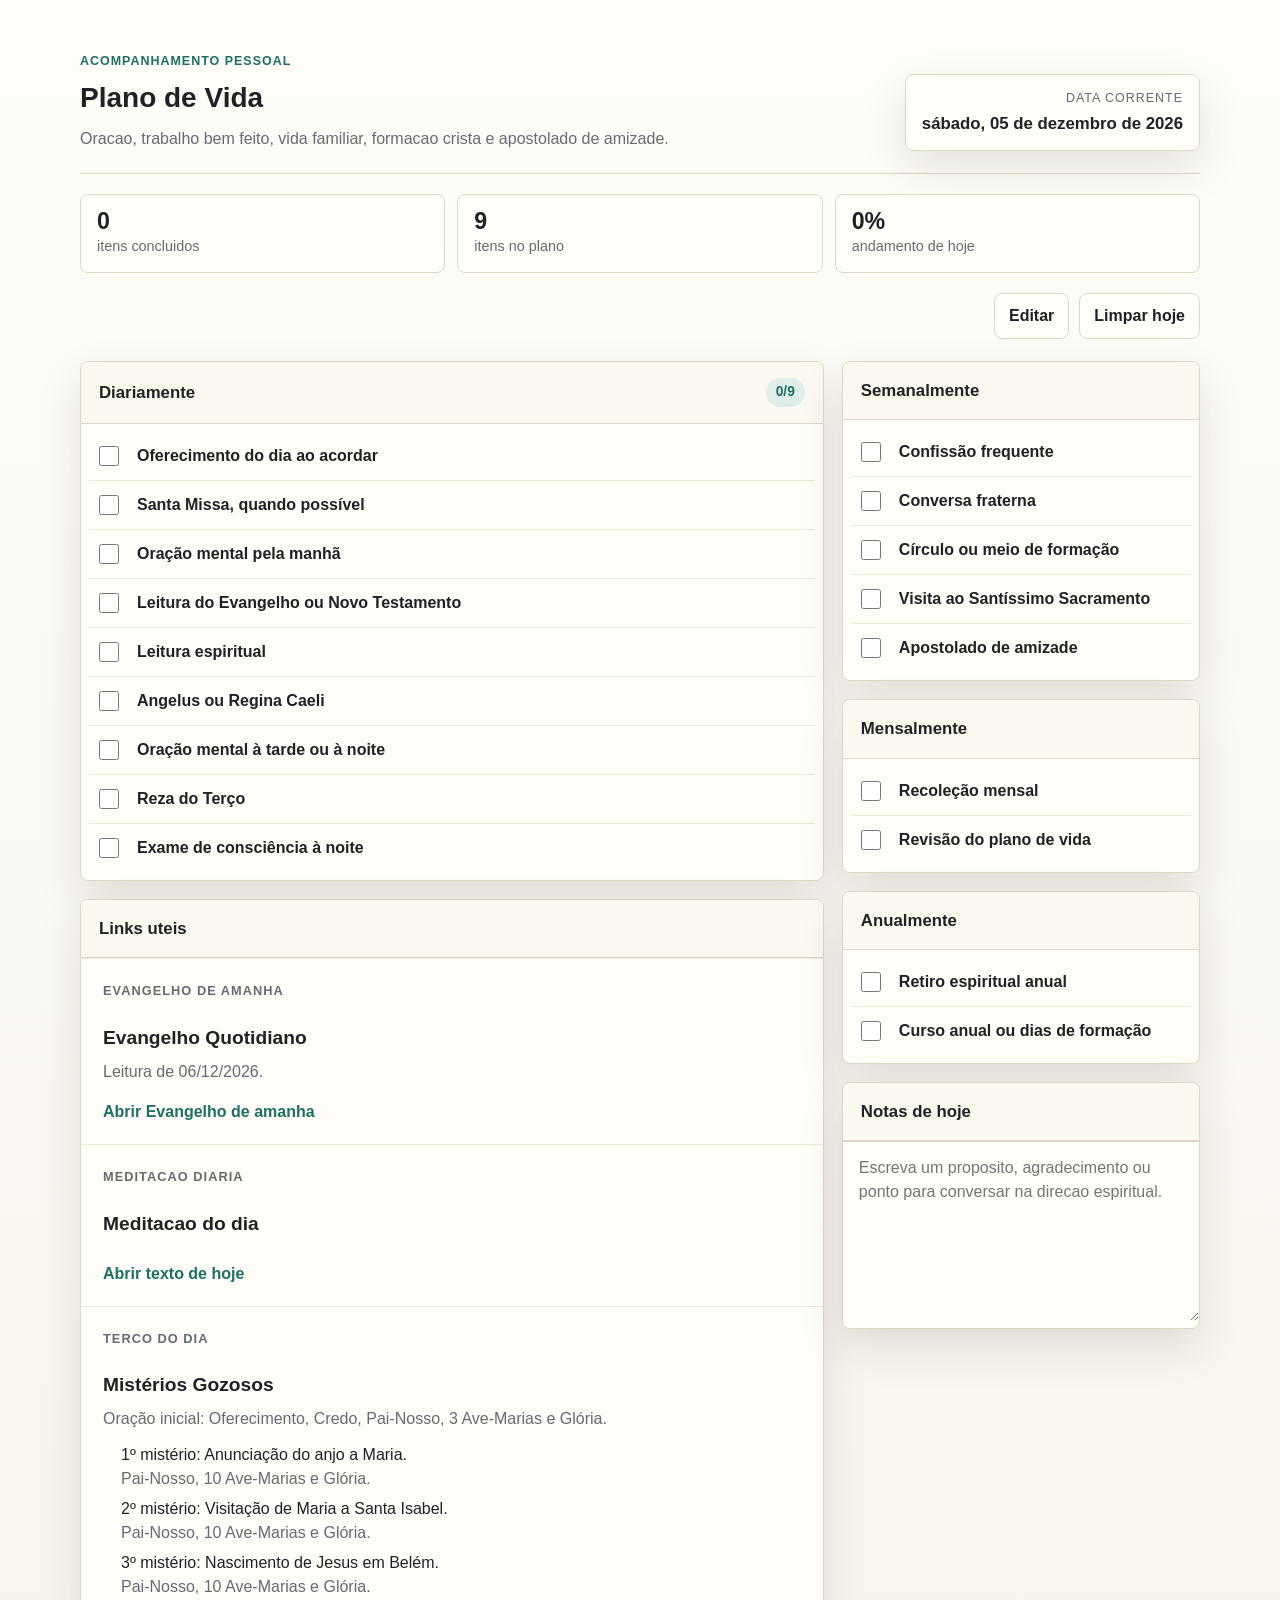
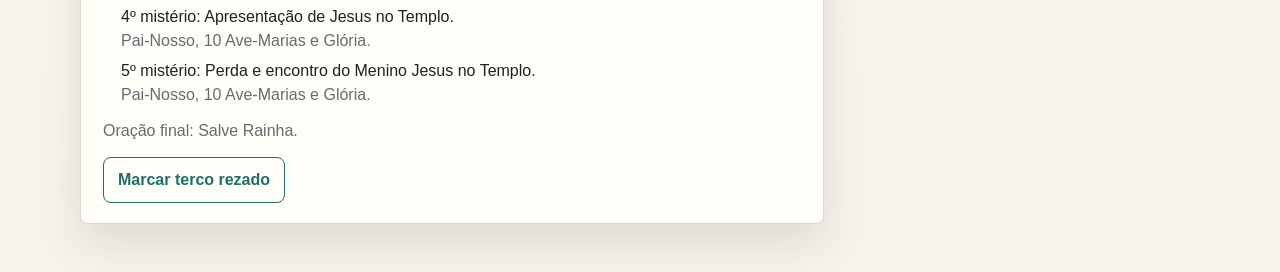
==== commit be250c31: "Sincroniza versao portatil" ====
--- a/plano-de-vida-portatil.html
+++ b/plano-de-vida-portatil.html
@@ -5,459 +5,501 @@
   <meta name="viewport" content="width=device-width, initial-scale=1">
   <title>Plano de Vida Portatil</title>
   <style>
-    :root {
-      color-scheme: light;
-      --bg: #f6f3ec;
-      --surface: #fffdf8;
-      --surface-muted: #fbf8f0;
-      --ink: #202124;
-      --muted: #666b72;
-      --line: #ded7c8;
-      --accent: #1f6f63;
-      --accent-soft: #dfeeea;
-      --shadow: 0 18px 45px rgba(38, 32, 22, 0.12);
-    }
-
-    * { box-sizing: border-box; }
-
-    body {
-      margin: 0;
-      min-height: 100vh;
-      background: linear-gradient(180deg, #fffdf8 0%, var(--bg) 100%);
-      color: var(--ink);
-      font-family: Arial, Helvetica, sans-serif;
-      line-height: 1.5;
-    }
-
-    .app {
-      width: min(1120px, calc(100% - 32px));
-      margin: 0 auto;
-      padding: 28px 0 48px;
-    }
-
-    .topbar {
-      display: grid;
-      grid-template-columns: 1fr auto;
-      gap: 20px;
-      align-items: end;
-      padding: 24px 0 22px;
-      border-bottom: 1px solid var(--line);
-    }
-
-    .eyebrow {
-      margin: 0 0 6px;
-      color: var(--accent);
-      font-size: 0.78rem;
-      font-weight: 700;
-      letter-spacing: 0.08em;
-      text-transform: uppercase;
-    }
-
-    h1, h2, p { margin-top: 0; }
-    h3, h4 { margin: 0; letter-spacing: 0; }
-
-    h1 {
-      margin-bottom: 8px;
-      font-size: clamp(1.75rem, 2vw, 2.4rem);
-    }
-
-    h2 {
-      margin-bottom: 0;
-      font-size: 1.05rem;
-    }
-
-    .subtitle {
-      max-width: 720px;
-      margin-bottom: 0;
-      color: var(--muted);
-    }
-
-    .date-card {
-      min-width: 230px;
-      padding: 14px 16px;
-      border: 1px solid var(--line);
-      background: var(--surface);
-      box-shadow: var(--shadow);
-      border-radius: 8px;
-      text-align: right;
-    }
-
-    .date-card span {
-      display: block;
-      color: var(--muted);
-      font-size: 0.78rem;
-      letter-spacing: 0.08em;
-      text-transform: uppercase;
-    }
-
-    .date-card strong {
-      display: block;
-      margin-top: 3px;
-      font-size: 1.05rem;
-    }
-
-    .dashboard {
-      display: grid;
-      grid-template-columns: repeat(3, minmax(0, 1fr));
-      gap: 12px;
-      margin: 20px 0;
-    }
-
-    .metric {
-      padding: 14px 16px;
-      border: 1px solid var(--line);
-      background: var(--surface);
-      border-radius: 8px;
-    }
-
-    .metric strong {
-      display: block;
-      font-size: 1.45rem;
-      line-height: 1.1;
-    }
-
-    .metric span {
-      color: var(--muted);
-      font-size: 0.9rem;
-    }
-
-    .actions {
-      display: flex;
-      justify-content: flex-end;
-      gap: 10px;
-      margin: 18px 0 22px;
-    }
-
-    button {
-      appearance: none;
-      border: 1px solid var(--line);
-      background: var(--surface);
-      color: var(--ink);
-      border-radius: 8px;
-      padding: 10px 14px;
-      font: inherit;
-      font-weight: 700;
-      cursor: pointer;
-    }
-
-    button:hover {
-      border-color: var(--accent);
-      color: var(--accent);
-    }
-
-    button:disabled {
-      cursor: not-allowed;
-      opacity: 0.45;
-    }
-
-    .edit-only { display: none; }
-    .is-editing .edit-only { display: grid; }
-    .actions .edit-only { display: none; }
-    .is-editing .actions .edit-only { display: inline-block; }
-
-    .layout {
-      display: grid;
-      grid-template-columns: 1.35fr 0.65fr;
-      gap: 18px;
-      align-items: start;
-    }
-
-    .main-column,
-    .side-column {
-      display: grid;
-      gap: 18px;
-    }
-
-    .panel {
-      overflow: hidden;
-      border: 1px solid var(--line);
-      background: var(--surface);
-      border-radius: 8px;
-      box-shadow: var(--shadow);
-    }
-
-    .panel-header {
-      display: flex;
-      justify-content: space-between;
-      gap: 12px;
-      align-items: center;
-      padding: 16px 18px;
-      border-bottom: 1px solid var(--line);
-      background: var(--surface-muted);
-    }
-
-    .pill {
-      flex: 0 0 auto;
-      color: var(--accent);
-      background: var(--accent-soft);
-      border-radius: 999px;
-      padding: 4px 10px;
-      font-size: 0.86rem;
-      font-weight: 700;
-    }
-
-    .checklist {
-      list-style: none;
-      margin: 0;
-      padding: 8px;
-    }
-
-    .checklist li + li {
-      border-top: 1px solid #eee8dc;
-    }
-
-    .checklist-item {
-      display: grid;
-      grid-template-columns: 1fr auto;
-      gap: 8px;
-      align-items: center;
-    }
-
-    label {
-      display: grid;
-      grid-template-columns: 28px 1fr;
-      gap: 10px;
-      align-items: start;
-      padding: 12px 10px;
-      cursor: pointer;
-    }
-
-    input[type="checkbox"] {
-      width: 20px;
-      height: 20px;
-      margin: 2px 0 0;
-      accent-color: var(--accent);
-    }
-
-    .item-title {
-      display: block;
-      font-weight: 700;
-    }
-
-    .item-note {
-      display: block;
-      margin-top: 2px;
-      color: var(--muted);
-      font-size: 0.92rem;
-    }
-
-    .checked .item-title,
-    .checked .item-note {
-      color: #7a7d80;
-      text-decoration: line-through;
-      text-decoration-thickness: 1px;
-    }
-
-    .item-edit-controls {
-      grid-template-columns: minmax(128px, 1fr) auto;
-      gap: 6px;
-      align-items: center;
-      padding-right: 8px;
-    }
-
-    .item-edit-controls.has-order-controls {
-      grid-template-columns: repeat(2, auto) minmax(128px, 1fr) auto;
-    }
-
-    .move-item,
-    .remove-item {
-      padding: 8px 10px;
-      font-size: 0.85rem;
-    }
-
-    .move-item {
-      color: var(--accent);
-    }
-
-    .move-item:hover {
-      border-color: var(--accent);
-      color: var(--accent);
-    }
-
-    .remove-item {
-      color: #8a3b2a;
-    }
-
-    .remove-item:hover {
-      border-color: #8a3b2a;
-      color: #8a3b2a;
-    }
-
-    .section-select {
-      min-height: 38px;
-      border: 1px solid var(--line);
-      border-radius: 8px;
-      padding: 7px 8px;
-      background: var(--surface);
-      color: var(--ink);
-      font: inherit;
-      font-size: 0.85rem;
-      outline-color: var(--accent);
-    }
-
-    .add-item-form {
-      display: grid;
-      grid-template-columns: 1.2fr 1fr auto;
-      gap: 10px;
-      align-items: end;
-      padding: 14px 16px 16px;
-      border-top: 1px solid var(--line);
-      background: var(--surface-muted);
-    }
-
-    .add-item-form.edit-only { display: none; }
-    .is-editing .add-item-form.edit-only { display: grid; }
-
-    .add-item-form label {
-      display: block;
-      padding: 0;
-      margin-bottom: 6px;
-      color: var(--muted);
-      font-size: 0.82rem;
-      font-weight: 700;
-    }
-
-    .add-item-form input {
-      width: 100%;
-      min-height: 42px;
-      border: 1px solid var(--line);
-      border-radius: 8px;
-      padding: 9px 10px;
-      background: var(--surface);
-      color: var(--ink);
-      font: inherit;
-      outline-color: var(--accent);
-    }
-
-    .compact-form { grid-template-columns: 1fr; }
-    .links-panel { overflow: hidden; }
-
-    .daily-reading-card {
-      display: block;
-      border: 0;
-      border-top: 1px solid #eee8dc;
-      background: var(--surface);
-      color: inherit;
-      text-decoration: none;
-      box-shadow: none;
-    }
-
-    .daily-reading-card:hover { background: #fdfbf5; }
-
-    .daily-reading-content {
-      padding: 22px 22px 20px;
-    }
-
-    .daily-reading-kicker {
-      margin-bottom: 10px;
-      color: var(--accent);
-      font-size: 0.8rem;
-      font-weight: 700;
-      text-transform: uppercase;
-      letter-spacing: 0.08em;
-    }
-
-    .daily-reading-content h4 {
-      margin-bottom: 10px;
-      font-size: 1.2rem;
-      line-height: 1.25;
-    }
-
-    .daily-reading-content p {
-      margin-bottom: 0;
-      color: var(--muted);
-    }
-
-    .rosary-steps {
-      margin: 12px 0 0;
-      padding-left: 18px;
-      list-style: none;
-      color: var(--ink);
-    }
-
-    .rosary-steps li + li {
-      margin-top: 6px;
-    }
-
-    .rosary-steps li span {
-      display: block;
-    }
-
-    .rosary-step-prayer {
-      color: var(--muted);
-    }
-
-    .rosary-closing {
-      margin-top: 12px;
-    }
-
-    .rosary-done-button {
-      margin-top: 14px;
-      border-color: var(--accent);
-      color: var(--accent);
-    }
-
-    .daily-reading-link {
-      display: inline-block;
-      margin-top: 16px;
-      color: var(--accent);
-      font-weight: 700;
-    }
-
-    textarea {
-      width: 100%;
-      min-height: 180px;
-      border: 0;
-      border-top: 1px solid var(--line);
-      resize: vertical;
-      padding: 14px 16px;
-      background: var(--surface);
-      color: var(--ink);
-      font: inherit;
-      outline-color: var(--accent);
-    }
-
-    @media (max-width: 820px) {
-      .app {
-        width: min(100% - 22px, 680px);
-        padding-top: 16px;
-      }
-
-      .topbar,
-      .dashboard,
-      .layout {
-        grid-template-columns: 1fr;
-      }
-
-      .date-card {
-        min-width: 0;
-        text-align: left;
-      }
-
-      .actions { justify-content: stretch; }
-      button { width: 100%; }
-
-      .checklist-item,
-      .add-item-form {
-        grid-template-columns: 1fr;
-      }
-
-      .item-edit-controls,
-      .item-edit-controls.has-order-controls {
-        grid-template-columns: 1fr 1fr;
-        padding: 0 8px 10px;
-      }
-
-      .move-item,
-      .remove-item,
-      .section-select {
-        width: 100%;
-      }
-
-      .section-select {
-        grid-column: 1 / -1;
-      }
-    }
+:root {
+  color-scheme: light;
+  --bg: #f6f3ec;
+  --surface: #fffdf8;
+  --surface-muted: #fbf8f0;
+  --ink: #202124;
+  --muted: #666b72;
+  --line: #ded7c8;
+  --accent: #1f6f63;
+  --accent-soft: #dfeeea;
+  --gold: #b7791f;
+  --shadow: 0 18px 45px rgba(38, 32, 22, 0.12);
+}
+
+* {
+  box-sizing: border-box;
+}
+
+body {
+  margin: 0;
+  min-height: 100vh;
+  background: linear-gradient(180deg, #fffdf8 0%, var(--bg) 100%);
+  color: var(--ink);
+  font-family: Arial, Helvetica, sans-serif;
+  line-height: 1.5;
+}
+
+.app {
+  width: min(1120px, calc(100% - 32px));
+  margin: 0 auto;
+  padding: 28px 0 48px;
+}
+
+.topbar {
+  display: grid;
+  grid-template-columns: 1fr auto;
+  gap: 20px;
+  align-items: end;
+  padding: 24px 0 22px;
+  border-bottom: 1px solid var(--line);
+}
+
+.eyebrow {
+  margin: 0 0 6px;
+  color: var(--accent);
+  font-size: 0.78rem;
+  font-weight: 700;
+  letter-spacing: 0.08em;
+  text-transform: uppercase;
+}
+
+h1,
+h2,
+p {
+  margin-top: 0;
+}
+
+h3 {
+  margin: 0;
+  letter-spacing: 0;
+}
+
+h1 {
+  margin-bottom: 8px;
+  font-size: clamp(1.75rem, 2vw, 2.4rem);
+  letter-spacing: 0;
+}
+
+h2 {
+  margin-bottom: 0;
+  font-size: 1.05rem;
+  letter-spacing: 0;
+}
+
+.subtitle {
+  max-width: 720px;
+  margin-bottom: 0;
+  color: var(--muted);
+}
+
+.date-card {
+  min-width: 230px;
+  padding: 14px 16px;
+  border: 1px solid var(--line);
+  background: var(--surface);
+  box-shadow: var(--shadow);
+  border-radius: 8px;
+  text-align: right;
+}
+
+.date-card span {
+  display: block;
+  color: var(--muted);
+  font-size: 0.78rem;
+  letter-spacing: 0.08em;
+  text-transform: uppercase;
+}
+
+.date-card strong {
+  display: block;
+  margin-top: 3px;
+  font-size: 1.05rem;
+}
+
+.dashboard {
+  display: grid;
+  grid-template-columns: repeat(3, minmax(0, 1fr));
+  gap: 12px;
+  margin: 20px 0;
+}
+
+.metric {
+  padding: 14px 16px;
+  border: 1px solid var(--line);
+  background: var(--surface);
+  border-radius: 8px;
+}
+
+.metric strong {
+  display: block;
+  font-size: 1.45rem;
+  line-height: 1.1;
+}
+
+.metric span {
+  color: var(--muted);
+  font-size: 0.9rem;
+}
+
+.actions {
+  display: flex;
+  justify-content: flex-end;
+  gap: 10px;
+  margin: 18px 0 22px;
+}
+
+button {
+  appearance: none;
+  border: 1px solid var(--line);
+  background: var(--surface);
+  color: var(--ink);
+  border-radius: 8px;
+  padding: 10px 14px;
+  font: inherit;
+  font-weight: 700;
+  cursor: pointer;
+}
+
+button:hover {
+  border-color: var(--accent);
+  color: var(--accent);
+}
+
+button:disabled {
+  cursor: not-allowed;
+  opacity: 0.45;
+}
+
+.edit-only {
+  display: none;
+}
+
+.is-editing .edit-only {
+  display: grid;
+}
+
+.actions .edit-only {
+  display: none;
+}
+
+.is-editing .actions .edit-only {
+  display: inline-block;
+}
+
+.layout {
+  display: grid;
+  grid-template-columns: 1.35fr 0.65fr;
+  gap: 18px;
+  align-items: start;
+}
+
+.main-column,
+.side-column {
+  display: grid;
+  gap: 18px;
+}
+
+.panel {
+  overflow: hidden;
+  border: 1px solid var(--line);
+  background: var(--surface);
+  border-radius: 8px;
+  box-shadow: var(--shadow);
+}
+
+.panel-header {
+  display: flex;
+  justify-content: space-between;
+  gap: 12px;
+  align-items: center;
+  padding: 16px 18px;
+  border-bottom: 1px solid var(--line);
+  background: var(--surface-muted);
+}
+
+.pill {
+  flex: 0 0 auto;
+  color: var(--accent);
+  background: var(--accent-soft);
+  border-radius: 999px;
+  padding: 4px 10px;
+  font-size: 0.86rem;
+  font-weight: 700;
+}
+
+.checklist {
+  list-style: none;
+  margin: 0;
+  padding: 8px;
+}
+
+.checklist li + li {
+  border-top: 1px solid #eee8dc;
+}
+
+.checklist-item {
+  display: grid;
+  grid-template-columns: 1fr auto;
+  gap: 8px;
+  align-items: center;
+}
+
+label {
+  display: grid;
+  grid-template-columns: 28px 1fr;
+  gap: 10px;
+  align-items: start;
+  padding: 12px 10px;
+  cursor: pointer;
+}
+
+input[type="checkbox"] {
+  width: 20px;
+  height: 20px;
+  margin: 2px 0 0;
+  accent-color: var(--accent);
+}
+
+.item-title {
+  display: block;
+  font-weight: 700;
+}
+
+.item-note {
+  display: block;
+  margin-top: 2px;
+  color: var(--muted);
+  font-size: 0.92rem;
+}
+
+.checked .item-title,
+.checked .item-note {
+  color: #7a7d80;
+  text-decoration: line-through;
+  text-decoration-thickness: 1px;
+}
+
+.item-edit-controls {
+  grid-template-columns: minmax(128px, 1fr) auto;
+  gap: 6px;
+  align-items: center;
+  padding-right: 8px;
+}
+
+.item-edit-controls.has-order-controls {
+  grid-template-columns: repeat(2, auto) minmax(128px, 1fr) auto;
+}
+
+.move-item,
+.remove-item {
+  padding: 8px 10px;
+  font-size: 0.85rem;
+}
+
+.move-item {
+  color: var(--accent);
+}
+
+.move-item:hover {
+  border-color: var(--accent);
+  color: var(--accent);
+}
+
+.remove-item {
+  color: #8a3b2a;
+}
+
+.remove-item:hover {
+  border-color: #8a3b2a;
+  color: #8a3b2a;
+}
+
+.section-select {
+  min-height: 38px;
+  border: 1px solid var(--line);
+  border-radius: 8px;
+  padding: 7px 8px;
+  background: var(--surface);
+  color: var(--ink);
+  font: inherit;
+  font-size: 0.85rem;
+  outline-color: var(--accent);
+}
+
+.add-item-form {
+  display: grid;
+  grid-template-columns: 1.2fr 1fr auto;
+  gap: 10px;
+  align-items: end;
+  padding: 14px 16px 16px;
+  border-top: 1px solid var(--line);
+  background: var(--surface-muted);
+}
+
+.add-item-form.edit-only {
+  display: none;
+}
+
+.is-editing .add-item-form.edit-only {
+  display: grid;
+}
+
+.add-item-form label {
+  display: block;
+  padding: 0;
+  margin-bottom: 6px;
+  color: var(--muted);
+  font-size: 0.82rem;
+  font-weight: 700;
+}
+
+.add-item-form input {
+  width: 100%;
+  min-height: 42px;
+  border: 1px solid var(--line);
+  border-radius: 8px;
+  padding: 9px 10px;
+  background: var(--surface);
+  color: var(--ink);
+  font: inherit;
+  outline-color: var(--accent);
+}
+
+.compact-form {
+  grid-template-columns: 1fr;
+}
+
+.links-panel {
+  overflow: hidden;
+}
+
+.daily-reading-card {
+  display: block;
+  border: 0;
+  border-top: 1px solid #eee8dc;
+  background: var(--surface);
+  color: inherit;
+  text-decoration: none;
+  box-shadow: none;
+}
+
+.daily-reading-card:hover {
+  background: #fdfbf5;
+}
+
+.daily-reading-content {
+  padding: 22px 22px 20px;
+}
+
+.daily-reading-kicker {
+  margin-bottom: 10px;
+  color: var(--accent);
+  font-size: 0.8rem;
+  font-weight: 700;
+  text-transform: uppercase;
+  letter-spacing: 0.08em;
+}
+
+.daily-reading-content h4 {
+  margin-bottom: 10px;
+  font-size: 1.2rem;
+  line-height: 1.25;
+}
+
+.daily-reading-content p {
+  margin-bottom: 0;
+  color: var(--muted);
+}
+
+.rosary-steps {
+  margin: 12px 0 0;
+  padding-left: 18px;
+  list-style: none;
+  color: var(--ink);
+}
+
+.rosary-steps li + li {
+  margin-top: 6px;
+}
+
+.rosary-steps li span {
+  display: block;
+}
+
+.rosary-step-prayer {
+  color: var(--muted);
+}
+
+.rosary-closing {
+  margin-top: 12px;
+}
+
+.rosary-done-button {
+  margin-top: 14px;
+  border-color: var(--accent);
+  color: var(--accent);
+}
+
+.daily-reading-link {
+  display: inline-block;
+  margin-top: 16px;
+  color: var(--accent);
+  font-weight: 700;
+}
+
+textarea {
+  width: 100%;
+  min-height: 180px;
+  border: 0;
+  border-top: 1px solid var(--line);
+  resize: vertical;
+  padding: 14px 16px;
+  background: var(--surface);
+  color: var(--ink);
+  font: inherit;
+  outline-color: var(--accent);
+}
+
+@media (max-width: 820px) {
+  .app {
+    width: min(100% - 22px, 680px);
+    padding-top: 16px;
+  }
+
+  .topbar,
+  .dashboard,
+  .layout {
+    grid-template-columns: 1fr;
+  }
+
+  .date-card {
+    min-width: 0;
+    text-align: left;
+  }
+
+  .actions {
+    justify-content: stretch;
+  }
+
+  button {
+    width: 100%;
+  }
+
+  .checklist-item,
+  .add-item-form {
+    grid-template-columns: 1fr;
+  }
+
+  .item-edit-controls,
+  .item-edit-controls.has-order-controls {
+    grid-template-columns: 1fr 1fr;
+    padding: 0 8px 10px;
+  }
+
+  .move-item,
+  .remove-item,
+  .section-select {
+    width: 100%;
+  }
+
+  .section-select {
+    grid-column: 1 / -1;
+  }
+}
+
   </style>
 </head>
 <body>
@@ -468,6 +510,7 @@
         <h1>Plano de Vida</h1>
         <p class="subtitle">Oracao, trabalho bem feito, vida familiar, formacao crista e apostolado de amizade.</p>
       </div>
+
       <div class="date-card" aria-live="polite">
         <span>Data corrente</span>
         <strong id="currentDate">--</strong>
@@ -538,7 +581,7 @@
           <article class="daily-reading-card text-only" id="rosaryOfDayCard">
             <div class="daily-reading-content">
               <p class="daily-reading-kicker">Terco do dia</p>
-              <h4 id="rosaryOfDayTitle">Misterios do terco</h4>
+              <h4 id="rosaryOfDayTitle">Mistérios do terço</h4>
               <p id="rosaryOfDayMysteries">Carregando misterios do dia...</p>
               <ol id="rosaryOfDaySteps" class="rosary-steps"></ol>
               <p id="rosaryClosingPrayer" class="rosary-closing"></p>
@@ -614,786 +657,849 @@
   </div>
 
   <script>
-    const planItems = {
-      daily: [
-        { id: "oferecimento-dia", title: "Oferecimento do dia ao acordar" },
-        { id: "missa", title: "Santa Missa, quando possivel" },
-        { id: "oracao-mental-manha", title: "Oracao mental pela manha" },
-        { id: "evangelho", title: "Leitura do Evangelho ou Novo Testamento" },
-        { id: "leitura-espiritual", title: "Leitura espiritual" },
-        { id: "angelus", title: "Angelus ou Regina Caeli" },
-        { id: "oracao-mental-tarde", title: "Oracao mental a tarde ou a noite" },
-        { id: "terco", title: "Reza do Terco" },
-        { id: "exame", title: "Exame de consciencia a noite" }
-      ],
-      weekly: [
-        { id: "confissao", title: "Confissao frequente" },
-        { id: "conversa-fraterna", title: "Conversa fraterna" },
-        { id: "circulo", title: "Circulo ou meio de formacao" },
-        { id: "santissimo", title: "Visita ao Santissimo Sacramento" },
-        { id: "apostolado", title: "Apostolado de amizade" }
-      ],
-      monthly: [
-        { id: "recolecao", title: "Recolecao mensal" },
-        { id: "revisao-plano", title: "Revisao do plano de vida" },
-      ],
-      yearly: [
-        { id: "retiro", title: "Retiro espiritual anual" },
-        { id: "curso-anual", title: "Curso anual ou dias de formacao" }
+const planItems = {
+  daily: [
+    {
+      id: "oferecimento-dia",
+      title: "Oferecimento do dia ao acordar"
+    },
+    {
+      id: "missa",
+      title: "Santa Missa, quando possível"
+    },
+    {
+      id: "oracao-mental-manha",
+      title: "Oração mental pela manhã"
+    },
+    {
+      id: "evangelho",
+      title: "Leitura do Evangelho ou Novo Testamento"
+    },
+    {
+      id: "leitura-espiritual",
+      title: "Leitura espiritual"
+    },
+    {
+      id: "angelus",
+      title: "Angelus ou Regina Caeli"
+    },
+    {
+      id: "oracao-mental-tarde",
+      title: "Oração mental à tarde ou à noite"
+    },
+    {
+      id: "terco",
+      title: "Reza do Terço"
+    },
+    {
+      id: "exame",
+      title: "Exame de consciência à noite"
+    }
+  ],
+  weekly: [
+    {
+      id: "confissao",
+      title: "Confissão frequente"
+    },
+    {
+      id: "conversa-fraterna",
+      title: "Conversa fraterna"
+    },
+    {
+      id: "circulo",
+      title: "Círculo ou meio de formação"
+    },
+    {
+      id: "santissimo",
+      title: "Visita ao Santíssimo Sacramento"
+    },
+    {
+      id: "apostolado",
+      title: "Apostolado de amizade"
+    }
+  ],
+  monthly: [
+    {
+      id: "recolecao",
+      title: "Recoleção mensal"
+    },
+    {
+      id: "revisao-plano",
+      title: "Revisão do plano de vida"
+    }
+  ],
+  yearly: [
+    {
+      id: "retiro",
+      title: "Retiro espiritual anual"
+    },
+    {
+      id: "curso-anual",
+      title: "Curso anual ou dias de formação"
+    }
+  ]
+};
+
+window.planItems = planItems;
+
+
+const today = new Date();
+const dayKey = today.toLocaleDateString("sv-SE", { timeZone: "America/Sao_Paulo" });
+const weekDayCode = today.toLocaleDateString("en-US", { weekday: "short", timeZone: "America/Sao_Paulo" });
+const weekDayIndexMap = { Sun: 0, Mon: 1, Tue: 2, Wed: 3, Thu: 4, Fri: 5, Sat: 6 };
+const weekDayIndex = weekDayIndexMap[weekDayCode] ?? 0;
+const weekStartKey = getWeekStartKey(dayKey, weekDayIndex);
+const monthKey = dayKey.slice(0, 7);
+const yearKey = dayKey.slice(0, 4);
+const legacyStorageKey = `plano-de-vida:${dayKey}`;
+const notesKey = `plano-de-vida-notas:${dayKey}`;
+const planConfigKey = "plano-de-vida-config";
+const oldCustomItemsKey = "plano-de-vida-custom-items";
+const oldRemovedItemsKey = "plano-de-vida-removed-items";
+const oldDailyOrderKey = "plano-de-vida-daily-order";
+
+const stateKeys = {
+  daily: `plano-de-vida:daily:${dayKey}`,
+  weekly: `plano-de-vida:weekly:${weekStartKey}`,
+  monthly: `plano-de-vida:monthly:${monthKey}`,
+  yearly: `plano-de-vida:yearly:${yearKey}`
+};
+
+const sectionLabels = {
+  daily: "Diariamente",
+  weekly: "Semanalmente",
+  monthly: "Mensalmente",
+  yearly: "Anualmente"
+};
+
+const dateFormatter = new Intl.DateTimeFormat("pt-BR", {
+  weekday: "long",
+  day: "2-digit",
+  month: "long",
+  year: "numeric",
+  timeZone: "America/Sao_Paulo"
+});
+
+const shortDateFormatter = new Intl.DateTimeFormat("pt-BR", {
+  day: "2-digit",
+  month: "2-digit",
+  year: "numeric",
+  timeZone: "America/Sao_Paulo"
+});
+
+const lists = {
+  daily: document.querySelector("#dailyList"),
+  weekly: document.querySelector("#weeklyList"),
+  monthly: document.querySelector("#monthlyList"),
+  yearly: document.querySelector("#yearlyList")
+};
+
+const currentDate = document.querySelector("#currentDate");
+const tomorrowGospelLink = document.querySelector("#tomorrowGospelLink");
+const tomorrowGospelDate = document.querySelector("#tomorrowGospelDate");
+const dailyMeditationLink = document.querySelector("#dailyMeditationLink");
+const dailyMeditationTitle = document.querySelector("#dailyMeditationTitle");
+const rosaryOfDayTitle = document.querySelector("#rosaryOfDayTitle");
+const rosaryOfDayMysteries = document.querySelector("#rosaryOfDayMysteries");
+const rosaryOfDaySteps = document.querySelector("#rosaryOfDaySteps");
+const rosaryClosingPrayer = document.querySelector("#rosaryClosingPrayer");
+const markRosaryDone = document.querySelector("#markRosaryDone");
+const notes = document.querySelector("#notes");
+const doneCount = document.querySelector("#doneCount");
+const totalCount = document.querySelector("#totalCount");
+const percentCount = document.querySelector("#percentCount");
+const dailyCount = document.querySelector("#dailyCount");
+const clearDay = document.querySelector("#clearDay");
+const editPlan = document.querySelector("#editPlan");
+const restoreDefaults = document.querySelector("#restoreDefaults");
+const addItemForms = Array.from(document.querySelectorAll("[data-add-section]"));
+
+const defaultItems = Object.entries(planItems).flatMap(([section, items]) =>
+  items.map((item) => ({ ...item, defaultSection: section }))
+);
+const defaultItemIds = defaultItems.map((item) => item.id);
+const defaultItemsById = Object.fromEntries(defaultItems.map((item) => [item.id, item]));
+
+let planConfig = loadPlanConfig();
+const savedBySection = loadSavedStatesBySection();
+let isEditing = false;
+let pendingSectionChanges = {};
+
+function getWeekStartKey(dateKey, weekdayIndex) {
+  const [year, month, day] = dateKey.split("-").map(Number);
+  const weekStart = new Date(Date.UTC(year, month - 1, day - weekdayIndex));
+  const weekYear = weekStart.getUTCFullYear();
+  const weekMonth = String(weekStart.getUTCMonth() + 1).padStart(2, "0");
+  const weekDay = String(weekStart.getUTCDate()).padStart(2, "0");
+  return `${weekYear}-${weekMonth}-${weekDay}`;
+}
+
+function getTomorrowKey(dateKey) {
+  const [year, month, day] = dateKey.split("-").map(Number);
+  const tomorrow = new Date(Date.UTC(year, month - 1, day + 1));
+  const nextYear = tomorrow.getUTCFullYear();
+  const nextMonth = String(tomorrow.getUTCMonth() + 1).padStart(2, "0");
+  const nextDay = String(tomorrow.getUTCDate()).padStart(2, "0");
+  return `${nextYear}-${nextMonth}-${nextDay}`;
+}
+
+function stripQuotes(text) {
+  return text.replace(/^["']+|["']+$/g, "").trim();
+}
+
+function normalizeWhitespace(text) {
+  return text.replace(/\s+/g, " ").trim();
+}
+
+function parseMeditationFromHtml(htmlText) {
+  const parser = new DOMParser();
+  const doc = parser.parseFromString(htmlText, "text/html");
+  const titleNode = doc.querySelector("h1");
+  const title = stripQuotes(normalizeWhitespace(titleNode?.textContent || ""));
+
+  if (!title) {
+    return null;
+  }
+
+  return {
+    title: `"${title}"`
+  };
+}
+
+function parseMeditationFromPlainText(text) {
+  const titleMatch = text.match(/#\s+["']?(.+?)["']?\s*(?:\r?\n|$)/);
+
+  if (!titleMatch) {
+    return null;
+  }
+
+  return {
+    title: `"${stripQuotes(normalizeWhitespace(titleMatch[1]))}"`
+  };
+}
+
+function loadRosaryOfDay() {
+  if (!rosaryOfDayTitle || !rosaryOfDayMysteries || !rosaryOfDaySteps || !rosaryClosingPrayer) {
+    return;
+  }
+
+  const weekdayCode = today.toLocaleDateString("en-US", { weekday: "short", timeZone: "America/Sao_Paulo" });
+  const rosaryByWeekday = {
+    Mon: {
+      title: "Mistérios Gozosos",
+      mysteries: [
+        "Anunciação do anjo a Maria.",
+        "Visitação de Maria a Santa Isabel.",
+        "Nascimento de Jesus em Belém.",
+        "Apresentação de Jesus no Templo.",
+        "Perda e encontro do Menino Jesus no Templo."
       ]
-    };
-
-    const today = new Date();
-    const dayKey = today.toLocaleDateString("sv-SE", { timeZone: "America/Sao_Paulo" });
-    const weekDayCode = today.toLocaleDateString("en-US", { weekday: "short", timeZone: "America/Sao_Paulo" });
-    const weekDayIndexMap = { Sun: 0, Mon: 1, Tue: 2, Wed: 3, Thu: 4, Fri: 5, Sat: 6 };
-    const weekDayIndex = weekDayIndexMap[weekDayCode] ?? 0;
-    const weekStartKey = getWeekStartKey(dayKey, weekDayIndex);
-    const monthKey = dayKey.slice(0, 7);
-    const yearKey = dayKey.slice(0, 4);
-    const legacyStorageKey = `plano-de-vida:${dayKey}`;
-    const notesKey = `plano-de-vida-notas:${dayKey}`;
-    const planConfigKey = "plano-de-vida-config";
-    const oldCustomItemsKey = "plano-de-vida-custom-items";
-    const oldRemovedItemsKey = "plano-de-vida-removed-items";
-    const oldDailyOrderKey = "plano-de-vida-daily-order";
-    const stateKeys = {
-      daily: `plano-de-vida:daily:${dayKey}`,
-      weekly: `plano-de-vida:weekly:${weekStartKey}`,
-      monthly: `plano-de-vida:monthly:${monthKey}`,
-      yearly: `plano-de-vida:yearly:${yearKey}`
-    };
-
-    const sectionLabels = {
-      daily: "Diariamente",
-      weekly: "Semanalmente",
-      monthly: "Mensalmente",
-      yearly: "Anualmente"
-    };
-
-    const dateFormatter = new Intl.DateTimeFormat("pt-BR", {
-      weekday: "long",
-      day: "2-digit",
-      month: "long",
-      year: "numeric",
-      timeZone: "America/Sao_Paulo"
+    },
+    Tue: {
+      title: "Mistérios Dolorosos",
+      mysteries: [
+        "Agonia de Jesus no Horto.",
+        "Flagelação de Jesus.",
+        "Coroação de espinhos.",
+        "Jesus carrega a cruz para o Calvário.",
+        "Crucifixão e morte de Jesus."
+      ]
+    },
+    Wed: {
+      title: "Mistérios Gloriosos",
+      mysteries: [
+        "Ressurreição de Jesus.",
+        "Ascensão de Jesus ao Céu.",
+        "Vinda do Espírito Santo.",
+        "Assunção de Nossa Senhora.",
+        "Coroação de Maria como Rainha do Céu e da Terra."
+      ]
+    },
+    Thu: {
+      title: "Mistérios Luminosos",
+      mysteries: [
+        "Batismo de Jesus no Jordão.",
+        "Autorrevelação de Jesus nas Bodas de Caná.",
+        "Anúncio do Reino e convite à conversão.",
+        "Transfiguração de Jesus.",
+        "Instituição da Eucaristia."
+      ]
+    },
+    Fri: {
+      title: "Mistérios Dolorosos",
+      mysteries: [
+        "Agonia de Jesus no Horto.",
+        "Flagelação de Jesus.",
+        "Coroação de espinhos.",
+        "Jesus carrega a cruz para o Calvário.",
+        "Crucifixão e morte de Jesus."
+      ]
+    },
+    Sat: {
+      title: "Mistérios Gozosos",
+      mysteries: [
+        "Anunciação do anjo a Maria.",
+        "Visitação de Maria a Santa Isabel.",
+        "Nascimento de Jesus em Belém.",
+        "Apresentação de Jesus no Templo.",
+        "Perda e encontro do Menino Jesus no Templo."
+      ]
+    },
+    Sun: {
+      title: "Mistérios Gloriosos",
+      mysteries: [
+        "Ressurreição de Jesus.",
+        "Ascensão de Jesus ao Céu.",
+        "Vinda do Espírito Santo.",
+        "Assunção de Nossa Senhora.",
+        "Coroação de Maria como Rainha do Céu e da Terra."
+      ]
+    }
+  };
+
+  const rosary = rosaryByWeekday[weekdayCode] || rosaryByWeekday.Mon;
+  rosaryOfDayTitle.textContent = rosary.title;
+  rosaryOfDayMysteries.textContent = "Oração inicial: Oferecimento, Credo, Pai-Nosso, 3 Ave-Marias e Glória.";
+  rosaryOfDaySteps.replaceChildren(
+    ...rosary.mysteries.map((mystery, index) => {
+      const item = document.createElement("li");
+      const mysteryLine = document.createElement("span");
+      const prayerLine = document.createElement("span");
+      mysteryLine.textContent = `${index + 1}º mistério: ${mystery}`;
+      prayerLine.textContent = "Pai-Nosso, 10 Ave-Marias e Glória.";
+      prayerLine.className = "rosary-step-prayer";
+      item.append(mysteryLine, prayerLine);
+      return item;
+    })
+  );
+  rosaryClosingPrayer.textContent = "Oração final: Salve Rainha.";
+}
+
+function markRosaryAsDone() {
+  const rosaryCheckbox = document.querySelector("input[type='checkbox'][data-id='terco']");
+  if (!rosaryCheckbox) {
+    return;
+  }
+
+  const section = rosaryCheckbox.dataset.section || "daily";
+  rosaryCheckbox.checked = true;
+  rosaryCheckbox.closest("li")?.classList.add("checked");
+  saveSectionState(section);
+  updateSummary();
+}
+
+async function fetchTextWithFallback(url) {
+  const directResponse = await fetch(url);
+
+  if (!directResponse.ok) {
+    throw new Error(`Failed direct fetch: ${directResponse.status}`);
+  }
+
+  return directResponse.text();
+}
+
+async function loadDailyMeditation() {
+  if (!dailyMeditationLink || !dailyMeditationTitle) {
+    return;
+  }
+
+  const url = "https://opusdei.org/pt-br/dailytext/";
+  dailyMeditationLink.href = url;
+
+  try {
+    const htmlText = await fetchTextWithFallback(url);
+    const parsed = parseMeditationFromHtml(htmlText);
+
+    if (parsed) {
+      dailyMeditationTitle.textContent = parsed.title;
+      return;
+    }
+  } catch (error) {
+  }
+
+  try {
+    const mirrorUrl = `https://r.jina.ai/http://${url.replace(/^https?:\/\//, "")}`;
+    const mirrorResponse = await fetch(mirrorUrl);
+
+    if (!mirrorResponse.ok) {
+      throw new Error(`Failed mirror fetch: ${mirrorResponse.status}`);
+    }
+
+    const mirrorText = await mirrorResponse.text();
+    const parsed = parseMeditationFromPlainText(mirrorText);
+
+    if (parsed) {
+      dailyMeditationTitle.textContent = parsed.title;
+    }
+  } catch (error) {
+  }
+}
+
+function createInitialOrder() {
+  return {
+    daily: planItems.daily.map((item) => item.id),
+    weekly: planItems.weekly.map((item) => item.id),
+    monthly: planItems.monthly.map((item) => item.id),
+    yearly: planItems.yearly.map((item) => item.id)
+  };
+}
+
+function normalizeSection(section) {
+  if (section === "periodic") {
+    return "monthly";
+  }
+
+  return Object.prototype.hasOwnProperty.call(sectionLabels, section) ? section : "daily";
+}
+
+function getResolvedSectionById(itemId, config) {
+  const customItem = config.custom.find((item) => item.id === itemId);
+
+  if (customItem) {
+    return normalizeSection(customItem.section);
+  }
+
+  if (config.sections[itemId]) {
+    return normalizeSection(config.sections[itemId]);
+  }
+
+  return defaultItemsById[itemId]?.defaultSection || "daily";
+}
+
+function normalizeOrder(order, config) {
+  const normalized = createInitialOrder();
+
+  Object.entries(order || {}).forEach(([rawSection, ids]) => {
+    if (!Array.isArray(ids)) {
+      return;
+    }
+
+    const section = normalizeSection(rawSection);
+
+    ids.forEach((id) => {
+      const targetSection = rawSection === "periodic" ? getResolvedSectionById(id, config) : section;
+
+      if (!normalized[targetSection].includes(id)) {
+        normalized[targetSection].push(id);
+      }
     });
-
-    const shortDateFormatter = new Intl.DateTimeFormat("pt-BR", {
-      day: "2-digit",
-      month: "2-digit",
-      year: "numeric",
-      timeZone: "America/Sao_Paulo"
-    });
-
-    const lists = {
-      daily: document.querySelector("#dailyList"),
-      weekly: document.querySelector("#weeklyList"),
-      monthly: document.querySelector("#monthlyList"),
-      yearly: document.querySelector("#yearlyList")
-    };
-
-    const currentDate = document.querySelector("#currentDate");
-    const tomorrowGospelLink = document.querySelector("#tomorrowGospelLink");
-    const tomorrowGospelDate = document.querySelector("#tomorrowGospelDate");
-    const dailyMeditationLink = document.querySelector("#dailyMeditationLink");
-    const dailyMeditationTitle = document.querySelector("#dailyMeditationTitle");
-    const rosaryOfDayTitle = document.querySelector("#rosaryOfDayTitle");
-    const rosaryOfDayMysteries = document.querySelector("#rosaryOfDayMysteries");
-    const rosaryOfDaySteps = document.querySelector("#rosaryOfDaySteps");
-    const rosaryClosingPrayer = document.querySelector("#rosaryClosingPrayer");
-    const markRosaryDone = document.querySelector("#markRosaryDone");
-    const notes = document.querySelector("#notes");
-    const doneCount = document.querySelector("#doneCount");
-    const totalCount = document.querySelector("#totalCount");
-    const percentCount = document.querySelector("#percentCount");
-    const dailyCount = document.querySelector("#dailyCount");
-    const clearDay = document.querySelector("#clearDay");
-    const editPlan = document.querySelector("#editPlan");
-    const restoreDefaults = document.querySelector("#restoreDefaults");
-    const addItemForms = Array.from(document.querySelectorAll("[data-add-section]"));
-
-    const defaultItems = Object.entries(planItems).flatMap(([section, items]) =>
-      items.map((item) => ({ ...item, defaultSection: section }))
-    );
-    const defaultItemIds = defaultItems.map((item) => item.id);
-    const defaultItemsById = Object.fromEntries(defaultItems.map((item) => [item.id, item]));
-
-    let planConfig = loadPlanConfig();
-    const savedBySection = loadSavedStatesBySection();
-    let isEditing = false;
-    let pendingSectionChanges = {};
-
-    function getWeekStartKey(dateKey, weekdayIndex) {
-      const [year, month, day] = dateKey.split("-").map(Number);
-      const weekStart = new Date(Date.UTC(year, month - 1, day - weekdayIndex));
-      const weekYear = weekStart.getUTCFullYear();
-      const weekMonth = String(weekStart.getUTCMonth() + 1).padStart(2, "0");
-      const weekDay = String(weekStart.getUTCDate()).padStart(2, "0");
-      return `${weekYear}-${weekMonth}-${weekDay}`;
-    }
-
-    function getTomorrowKey(dateKey) {
-      const [year, month, day] = dateKey.split("-").map(Number);
-      const tomorrow = new Date(Date.UTC(year, month - 1, day + 1));
-      const nextYear = tomorrow.getUTCFullYear();
-      const nextMonth = String(tomorrow.getUTCMonth() + 1).padStart(2, "0");
-      const nextDay = String(tomorrow.getUTCDate()).padStart(2, "0");
-      return `${nextYear}-${nextMonth}-${nextDay}`;
-    }
-
-    function stripQuotes(text) {
-      return text.replace(/^["']+|["']+$/g, "").trim();
-    }
-
-    function normalizeWhitespace(text) {
-      return text.replace(/\s+/g, " ").trim();
-    }
-
-    function parseMeditationFromHtml(htmlText) {
-      const parser = new DOMParser();
-      const doc = parser.parseFromString(htmlText, "text/html");
-      const titleNode = doc.querySelector("h1");
-      const title = stripQuotes(normalizeWhitespace(titleNode?.textContent || ""));
-
-      if (!title) {
-        return null;
-      }
-
-      return { title: `"${title}"` };
-    }
-
-    function parseMeditationFromPlainText(text) {
-      const titleMatch = text.match(/#\s+["']?(.+?)["']?\s*(?:\r?\n|$)/);
-
-      if (!titleMatch) {
-        return null;
-      }
-
-      return { title: `"${stripQuotes(normalizeWhitespace(titleMatch[1]))}"` };
-    }
-
-    function loadRosaryOfDay() {
-      if (!rosaryOfDayTitle || !rosaryOfDayMysteries || !rosaryOfDaySteps || !rosaryClosingPrayer) {
+  });
+
+  return normalized;
+}
+
+function loadSavedStatesBySection() {
+  const loaded = Object.fromEntries(
+    Object.entries(stateKeys).map(([section, key]) => [section, JSON.parse(localStorage.getItem(key) || "{}")])
+  );
+
+  const hasAnySectionState = Object.values(loaded).some((state) => Object.keys(state).length > 0);
+  const legacyState = JSON.parse(localStorage.getItem(legacyStorageKey) || "null");
+
+  if (!hasAnySectionState && legacyState) {
+    Object.entries(legacyState).forEach(([itemId, checked]) => {
+      if (!checked) {
         return;
       }
 
-      const weekdayCode = today.toLocaleDateString("en-US", { weekday: "short", timeZone: "America/Sao_Paulo" });
-      const rosaryByWeekday = {
-        Mon: {
-          title: "Misterios Gozosos",
-          mysteries: [
-            "Anunciacao do anjo a Maria.",
-            "Visitacao de Maria a Santa Isabel.",
-            "Nascimento de Jesus em Belem.",
-            "Apresentacao de Jesus no Templo.",
-            "Perda e encontro do Menino Jesus no Templo."
-          ]
-        },
-        Tue: {
-          title: "Misterios Dolorosos",
-          mysteries: [
-            "Agonia de Jesus no Horto.",
-            "Flagelacao de Jesus.",
-            "Coroacao de espinhos.",
-            "Jesus carrega a cruz para o Calvario.",
-            "Crucifixao e morte de Jesus."
-          ]
-        },
-        Wed: {
-          title: "Misterios Gloriosos",
-          mysteries: [
-            "Ressurreicao de Jesus.",
-            "Ascensao de Jesus ao Ceu.",
-            "Vinda do Espirito Santo.",
-            "Assuncao de Nossa Senhora.",
-            "Coroacao de Maria como Rainha do Ceu e da Terra."
-          ]
-        },
-        Thu: {
-          title: "Misterios Luminosos",
-          mysteries: [
-            "Batismo de Jesus no Jordao.",
-            "Autorrevelacao de Jesus nas Bodas de Cana.",
-            "Anuncio do Reino e convite a conversao.",
-            "Transfiguracao de Jesus.",
-            "Instituicao da Eucaristia."
-          ]
-        },
-        Fri: {
-          title: "Misterios Dolorosos",
-          mysteries: [
-            "Agonia de Jesus no Horto.",
-            "Flagelacao de Jesus.",
-            "Coroacao de espinhos.",
-            "Jesus carrega a cruz para o Calvario.",
-            "Crucifixao e morte de Jesus."
-          ]
-        },
-        Sat: {
-          title: "Misterios Gozosos",
-          mysteries: [
-            "Anunciacao do anjo a Maria.",
-            "Visitacao de Maria a Santa Isabel.",
-            "Nascimento de Jesus em Belem.",
-            "Apresentacao de Jesus no Templo.",
-            "Perda e encontro do Menino Jesus no Templo."
-          ]
-        },
-        Sun: {
-          title: "Misterios Gloriosos",
-          mysteries: [
-            "Ressurreicao de Jesus.",
-            "Ascensao de Jesus ao Ceu.",
-            "Vinda do Espirito Santo.",
-            "Assuncao de Nossa Senhora.",
-            "Coroacao de Maria como Rainha do Ceu e da Terra."
-          ]
-        }
-      };
-
-      const rosary = rosaryByWeekday[weekdayCode] || rosaryByWeekday.Mon;
-      rosaryOfDayTitle.textContent = rosary.title;
-      rosaryOfDayMysteries.textContent = "Oracao inicial: Oferecimento, Credo, Pai-Nosso, 3 Ave-Marias e Gloria.";
-      rosaryOfDaySteps.replaceChildren(
-        ...rosary.mysteries.map((mystery, index) => {
-          const item = document.createElement("li");
-          const mysteryLine = document.createElement("span");
-          const prayerLine = document.createElement("span");
-          mysteryLine.textContent = `${index + 1}º misterio: ${mystery}`;
-          prayerLine.textContent = "Pai-Nosso, 10 Ave-Marias e Gloria.";
-          prayerLine.className = "rosary-step-prayer";
-          item.append(mysteryLine, prayerLine);
-          return item;
-        })
-      );
-      rosaryClosingPrayer.textContent = "Oracao final: Salve Rainha.";
+      const section = getResolvedSectionById(itemId, planConfig);
+      loaded[section][itemId] = true;
+    });
+    Object.entries(stateKeys).forEach(([section, key]) => {
+      localStorage.setItem(key, JSON.stringify(loaded[section]));
+    });
+  }
+
+  return loaded;
+}
+
+function loadPlanConfig() {
+  const stored = JSON.parse(localStorage.getItem(planConfigKey) || "null");
+
+  if (stored) {
+    const baseConfig = {
+      removed: stored.removed || [],
+      custom: (stored.custom || []).map((item) => ({ ...item, section: normalizeSection(item.section || "daily") })),
+      sections: Object.fromEntries(
+        Object.entries(stored.sections || {}).map(([id, section]) => [id, normalizeSection(section)])
+      )
+    };
+
+    return {
+      ...baseConfig,
+      order: normalizeOrder(stored.order || {}, baseConfig)
+    };
+  }
+
+  return migrateOldConfig();
+}
+
+function migrateOldConfig() {
+  const oldCustom = JSON.parse(localStorage.getItem(oldCustomItemsKey) || "[]");
+  const oldRemoved = JSON.parse(localStorage.getItem(oldRemovedItemsKey) || "[]");
+  const oldDailyOrder = JSON.parse(localStorage.getItem(oldDailyOrderKey) || "[]");
+  const order = createInitialOrder();
+
+  if (oldDailyOrder.length) {
+    order.daily = [
+      ...oldDailyOrder.filter((id) => defaultItemIds.includes(id) || oldCustom.some((item) => item.id === id)),
+      ...order.daily.filter((id) => !oldDailyOrder.includes(id))
+    ];
+  }
+
+  const custom = oldCustom.map((item) => ({ ...item, section: normalizeSection(item.section || "daily") }));
+
+  custom.forEach((item) => {
+    const section = item.section;
+    if (!order[section].includes(item.id)) {
+      order[section].push(item.id);
     }
-
-    function markRosaryAsDone() {
-      const rosaryCheckbox = document.querySelector("input[type='checkbox'][data-id='terco']");
-      if (!rosaryCheckbox) {
-        return;
-      }
-
-      const section = rosaryCheckbox.dataset.section || "daily";
-      rosaryCheckbox.checked = true;
-      rosaryCheckbox.closest("li")?.classList.add("checked");
-      saveSectionState(section);
-      updateSummary();
+  });
+
+  const migrated = {
+    removed: oldRemoved,
+    custom,
+    sections: {},
+    order
+  };
+
+  localStorage.setItem(planConfigKey, JSON.stringify(migrated));
+  return migrated;
+}
+
+function savePlanConfig() {
+  localStorage.setItem(planConfigKey, JSON.stringify(planConfig));
+}
+
+function getItemSection(item) {
+  return item.custom ? item.section : planConfig.sections[item.id] || item.defaultSection;
+}
+
+function getAllItems() {
+  return [
+    ...defaultItems.filter((item) => !planConfig.removed.includes(item.id)),
+    ...planConfig.custom
+  ];
+}
+
+function getVisibleItems(section) {
+  const items = getAllItems().filter((item) => getItemSection(item) === section);
+  const knownIds = items.map((item) => item.id);
+  const order = planConfig.order[section] || [];
+  const orderedIds = [
+    ...order.filter((id) => knownIds.includes(id)),
+    ...knownIds.filter((id) => !order.includes(id))
+  ];
+
+  planConfig.order[section] = orderedIds;
+  return orderedIds.map((id) => items.find((item) => item.id === id));
+}
+
+function createChecklistItem(item, section, index, total) {
+  const row = document.createElement("li");
+  const itemShell = document.createElement("div");
+  const label = document.createElement("label");
+  const checkbox = document.createElement("input");
+  const content = document.createElement("span");
+  const title = document.createElement("span");
+  const note = document.createElement("span");
+  const editControls = document.createElement("div");
+  const moveUpButton = document.createElement("button");
+  const moveDownButton = document.createElement("button");
+  const sectionSelect = document.createElement("select");
+  const removeButton = document.createElement("button");
+
+  checkbox.type = "checkbox";
+  checkbox.dataset.id = item.id;
+  checkbox.dataset.section = section;
+  checkbox.checked = Boolean(savedBySection[section]?.[item.id]);
+
+  itemShell.className = "checklist-item";
+
+  title.className = "item-title";
+  title.textContent = item.title;
+
+  note.className = "item-note";
+  note.textContent = item.note || "";
+
+  editControls.className = section === "daily"
+    ? "item-edit-controls has-order-controls edit-only"
+    : "item-edit-controls edit-only";
+
+  moveUpButton.type = "button";
+  moveUpButton.className = "move-item";
+  moveUpButton.textContent = "Subir";
+  moveUpButton.disabled = index === 0;
+  moveUpButton.addEventListener("click", () => moveItemWithinSection(section, item.id, -1));
+
+  moveDownButton.type = "button";
+  moveDownButton.className = "move-item";
+  moveDownButton.textContent = "Descer";
+  moveDownButton.disabled = index === total - 1;
+  moveDownButton.addEventListener("click", () => moveItemWithinSection(section, item.id, 1));
+
+  Object.entries(sectionLabels).forEach(([value, labelText]) => {
+    const option = document.createElement("option");
+    option.value = value;
+    option.textContent = labelText;
+    option.selected = value === section;
+    sectionSelect.append(option);
+  });
+
+  sectionSelect.className = "section-select";
+  sectionSelect.setAttribute("aria-label", `Categoria de ${item.title}`);
+  sectionSelect.addEventListener("change", () => {
+    pendingSectionChanges[item.id] = sectionSelect.value;
+  });
+
+  removeButton.type = "button";
+  removeButton.className = "remove-item";
+  removeButton.textContent = "Remover";
+  removeButton.addEventListener("click", () => removeItem(item));
+
+  content.append(title);
+  if (item.note) {
+    content.append(note);
+  }
+  label.append(checkbox, content);
+
+  if (section === "daily") {
+    editControls.append(moveUpButton, moveDownButton);
+  }
+
+  editControls.append(sectionSelect, removeButton);
+  itemShell.append(label, editControls);
+  row.append(itemShell);
+  row.classList.toggle("checked", checkbox.checked);
+
+  checkbox.addEventListener("change", () => {
+    row.classList.toggle("checked", checkbox.checked);
+    saveSectionState(section);
+    updateSummary();
+  });
+
+  return row;
+}
+
+function renderPlan() {
+  Object.keys(lists).forEach((section) => {
+    const items = getVisibleItems(section);
+    lists[section].replaceChildren(...items.map((item, index) => createChecklistItem(item, section, index, items.length)));
+  });
+  savePlanConfig();
+}
+
+function getCheckboxes() {
+  return Array.from(document.querySelectorAll("input[type='checkbox']"));
+}
+
+function saveSectionState(section) {
+  const state = {};
+  Array.from(lists[section].querySelectorAll("input[type='checkbox']")).forEach((checkbox) => {
+    state[checkbox.dataset.id] = checkbox.checked;
+  });
+  savedBySection[section] = state;
+  localStorage.setItem(stateKeys[section], JSON.stringify(state));
+}
+
+function saveAllSectionStates() {
+  Object.keys(lists).forEach((section) => saveSectionState(section));
+}
+
+function updateSummary() {
+  const dailyBoxes = Array.from(lists.daily.querySelectorAll("input[type='checkbox']"));
+  const dailyDone = dailyBoxes.filter((checkbox) => checkbox.checked).length;
+  const percent = dailyBoxes.length ? Math.round((dailyDone / dailyBoxes.length) * 100) : 0;
+
+  doneCount.textContent = String(dailyDone);
+  totalCount.textContent = String(dailyBoxes.length);
+  percentCount.textContent = `${percent}%`;
+  dailyCount.textContent = `${dailyDone}/${dailyBoxes.length}`;
+}
+
+function clearToday() {
+  getCheckboxes().forEach((checkbox) => {
+    checkbox.checked = false;
+    checkbox.closest("li").classList.remove("checked");
+  });
+
+  notes.value = "";
+  Object.entries(stateKeys).forEach(([section, key]) => {
+    savedBySection[section] = {};
+    localStorage.removeItem(key);
+  });
+  localStorage.removeItem(notesKey);
+  updateSummary();
+}
+
+function removeFromOrders(itemId) {
+  Object.keys(planConfig.order).forEach((section) => {
+    planConfig.order[section] = planConfig.order[section].filter((id) => id !== itemId);
+  });
+}
+
+function removeItem(item) {
+  if (item.custom) {
+    planConfig.custom = planConfig.custom.filter((customItem) => customItem.id !== item.id);
+  } else if (!planConfig.removed.includes(item.id)) {
+    planConfig.removed = [...planConfig.removed, item.id];
+    delete planConfig.sections[item.id];
+  }
+
+  removeFromOrders(item.id);
+  Object.keys(savedBySection).forEach((section) => {
+    delete savedBySection[section][item.id];
+  });
+  renderPlan();
+  saveAllSectionStates();
+  updateSummary();
+}
+
+function moveItemWithinSection(section, itemId, direction) {
+  const currentOrder = getVisibleItems(section).map((item) => item.id);
+  const fromIndex = currentOrder.indexOf(itemId);
+  const toIndex = fromIndex + direction;
+
+  if (fromIndex < 0 || toIndex < 0 || toIndex >= currentOrder.length) {
+    return;
+  }
+
+  const nextOrder = [...currentOrder];
+  const [movedItem] = nextOrder.splice(fromIndex, 1);
+  nextOrder.splice(toIndex, 0, movedItem);
+  planConfig.order[section] = nextOrder;
+  renderPlan();
+  updateSummary();
+}
+
+function moveItemToSection(item, targetSection) {
+  const currentSection = getItemSection(item);
+
+  if (currentSection === targetSection) {
+    return;
+  }
+
+  if (item.custom) {
+    planConfig.custom = planConfig.custom.map((customItem) =>
+      customItem.id === item.id ? { ...customItem, section: targetSection } : customItem
+    );
+  } else {
+    planConfig.sections[item.id] = targetSection;
+  }
+
+  removeFromOrders(item.id);
+  planConfig.order[targetSection] = [...(planConfig.order[targetSection] || []), item.id];
+  const checked = Boolean(savedBySection[currentSection] && savedBySection[currentSection][item.id]);
+  if (savedBySection[currentSection]) {
+    delete savedBySection[currentSection][item.id];
+  }
+  if (checked) {
+    savedBySection[targetSection][item.id] = true;
+  }
+  saveSectionState(currentSection);
+  saveSectionState(targetSection);
+  renderPlan();
+  updateSummary();
+}
+
+function applyPendingSectionChanges() {
+  Object.entries(pendingSectionChanges).forEach(([itemId, targetSection]) => {
+    const item = getAllItems().find((candidate) => candidate.id === itemId);
+
+    if (!item || getItemSection(item) === targetSection) {
+      return;
     }
 
-    async function fetchTextWithFallback(url) {
-      const directResponse = await fetch(url);
-
-      if (!directResponse.ok) {
-        throw new Error(`Failed direct fetch: ${directResponse.status}`);
-      }
-
-      return directResponse.text();
+    moveItemToSection(item, targetSection);
+  });
+
+  pendingSectionChanges = {};
+}
+
+function addCustomItem(event) {
+  event.preventDefault();
+
+  const form = event.currentTarget;
+  const section = form.dataset.addSection;
+  const formData = new FormData(form);
+  const title = String(formData.get("title") || "").trim();
+  const note = String(formData.get("note") || "").trim();
+
+  if (!title) {
+    return;
+  }
+
+  const id = `custom-${Date.now()}`;
+
+  planConfig.custom = [
+    ...planConfig.custom,
+    {
+      id,
+      section,
+      title,
+      note,
+      custom: true
     }
-
-    async function loadDailyMeditation() {
-      if (!dailyMeditationLink || !dailyMeditationTitle) {
-        return;
-      }
-
-      const url = "https://opusdei.org/pt-br/dailytext/";
-      dailyMeditationLink.href = url;
-
-      try {
-        const htmlText = await fetchTextWithFallback(url);
-        const parsed = parseMeditationFromHtml(htmlText);
-
-        if (parsed) {
-          dailyMeditationTitle.textContent = parsed.title;
-          return;
-        }
-      } catch (error) {
-      }
-
-      try {
-        const mirrorUrl = `https://r.jina.ai/http://${url.replace(/^https?:\/\//, "")}`;
-        const mirrorResponse = await fetch(mirrorUrl);
-
-        if (!mirrorResponse.ok) {
-          throw new Error(`Failed mirror fetch: ${mirrorResponse.status}`);
-        }
-
-        const mirrorText = await mirrorResponse.text();
-        const parsed = parseMeditationFromPlainText(mirrorText);
-
-        if (parsed) {
-          dailyMeditationTitle.textContent = parsed.title;
-        }
-      } catch (error) {
-      }
+  ];
+  planConfig.order[section] = [...(planConfig.order[section] || []), id];
+
+  form.reset();
+  renderPlan();
+  updateSummary();
+}
+
+function restoreDefaultItems() {
+  planConfig.removed = [];
+  planConfig.sections = {};
+  planConfig.order = createInitialOrder();
+
+  planConfig.custom.forEach((item) => {
+    if (!planConfig.order[item.section].includes(item.id)) {
+      planConfig.order[item.section].push(item.id);
     }
-
-    function createInitialOrder() {
-      return {
-        daily: planItems.daily.map((item) => item.id),
-        weekly: planItems.weekly.map((item) => item.id),
-        monthly: planItems.monthly.map((item) => item.id),
-        yearly: planItems.yearly.map((item) => item.id)
-      };
-    }
-
-    function normalizeSection(section) {
-      if (section === "periodic") {
-        return "monthly";
-      }
-
-      return Object.prototype.hasOwnProperty.call(sectionLabels, section) ? section : "daily";
-    }
-
-    function getResolvedSectionById(itemId, config) {
-      const customItem = config.custom.find((item) => item.id === itemId);
-
-      if (customItem) {
-        return normalizeSection(customItem.section);
-      }
-
-      if (config.sections[itemId]) {
-        return normalizeSection(config.sections[itemId]);
-      }
-
-      return defaultItemsById[itemId]?.defaultSection || "daily";
-    }
-
-    function normalizeOrder(order, config) {
-      const normalized = createInitialOrder();
-
-      Object.entries(order || {}).forEach(([rawSection, ids]) => {
-        if (!Array.isArray(ids)) {
-          return;
-        }
-
-        const section = normalizeSection(rawSection);
-
-        ids.forEach((id) => {
-          const targetSection = rawSection === "periodic" ? getResolvedSectionById(id, config) : section;
-
-          if (!normalized[targetSection].includes(id)) {
-            normalized[targetSection].push(id);
-          }
-        });
-      });
-
-      return normalized;
-    }
-
-    function loadSavedStatesBySection() {
-      const loaded = Object.fromEntries(
-        Object.entries(stateKeys).map(([section, key]) => [section, JSON.parse(localStorage.getItem(key) || "{}")])
-      );
-
-      const hasAnySectionState = Object.values(loaded).some((state) => Object.keys(state).length > 0);
-      const legacyState = JSON.parse(localStorage.getItem(legacyStorageKey) || "null");
-
-      if (!hasAnySectionState && legacyState) {
-        Object.entries(legacyState).forEach(([itemId, checked]) => {
-          if (!checked) {
-            return;
-          }
-
-          const section = getResolvedSectionById(itemId, planConfig);
-          loaded[section][itemId] = true;
-        });
-        Object.entries(stateKeys).forEach(([section, key]) => {
-          localStorage.setItem(key, JSON.stringify(loaded[section]));
-        });
-      }
-
-      return loaded;
-    }
-
-    function loadPlanConfig() {
-      const stored = JSON.parse(localStorage.getItem(planConfigKey) || "null");
-
-      if (stored) {
-        const baseConfig = {
-          removed: stored.removed || [],
-          custom: (stored.custom || []).map((item) => ({ ...item, section: normalizeSection(item.section || "daily") })),
-          sections: Object.fromEntries(
-            Object.entries(stored.sections || {}).map(([id, section]) => [id, normalizeSection(section)])
-          )
-        };
-
-        return {
-          ...baseConfig,
-          order: normalizeOrder(stored.order || {}, baseConfig)
-        };
-      }
-
-      return migrateOldConfig();
-    }
-
-    function migrateOldConfig() {
-      const oldCustom = JSON.parse(localStorage.getItem(oldCustomItemsKey) || "[]");
-      const oldRemoved = JSON.parse(localStorage.getItem(oldRemovedItemsKey) || "[]");
-      const oldDailyOrder = JSON.parse(localStorage.getItem(oldDailyOrderKey) || "[]");
-      const order = createInitialOrder();
-
-      if (oldDailyOrder.length) {
-        order.daily = [
-          ...oldDailyOrder.filter((id) => defaultItemIds.includes(id) || oldCustom.some((item) => item.id === id)),
-          ...order.daily.filter((id) => !oldDailyOrder.includes(id))
-        ];
-      }
-
-      const custom = oldCustom.map((item) => ({ ...item, section: normalizeSection(item.section || "daily") }));
-
-      custom.forEach((item) => {
-        const section = item.section;
-        if (!order[section].includes(item.id)) {
-          order[section].push(item.id);
-        }
-      });
-
-      const migrated = {
-        removed: oldRemoved,
-        custom,
-        sections: {},
-        order
-      };
-
-      localStorage.setItem(planConfigKey, JSON.stringify(migrated));
-      return migrated;
-    }
-
-    function savePlanConfig() {
-      localStorage.setItem(planConfigKey, JSON.stringify(planConfig));
-    }
-
-    function getItemSection(item) {
-      return item.custom ? item.section : planConfig.sections[item.id] || item.defaultSection;
-    }
-
-    function getAllItems() {
-      return [
-        ...defaultItems.filter((item) => !planConfig.removed.includes(item.id)),
-        ...planConfig.custom
-      ];
-    }
-
-    function getVisibleItems(section) {
-      const items = getAllItems().filter((item) => getItemSection(item) === section);
-      const knownIds = items.map((item) => item.id);
-      const order = planConfig.order[section] || [];
-      const orderedIds = [
-        ...order.filter((id) => knownIds.includes(id)),
-        ...knownIds.filter((id) => !order.includes(id))
-      ];
-
-      planConfig.order[section] = orderedIds;
-      return orderedIds.map((id) => items.find((item) => item.id === id));
-    }
-
-    function createChecklistItem(item, section, index, total) {
-      const row = document.createElement("li");
-      const itemShell = document.createElement("div");
-      const label = document.createElement("label");
-      const checkbox = document.createElement("input");
-      const content = document.createElement("span");
-      const title = document.createElement("span");
-      const note = document.createElement("span");
-      const editControls = document.createElement("div");
-      const moveUpButton = document.createElement("button");
-      const moveDownButton = document.createElement("button");
-      const sectionSelect = document.createElement("select");
-      const removeButton = document.createElement("button");
-
-      checkbox.type = "checkbox";
-      checkbox.dataset.id = item.id;
-      checkbox.dataset.section = section;
-      checkbox.checked = Boolean(savedBySection[section]?.[item.id]);
-
-      itemShell.className = "checklist-item";
-
-      title.className = "item-title";
-      title.textContent = item.title;
-
-      note.className = "item-note";
-      note.textContent = item.note || "";
-
-      editControls.className = section === "daily"
-        ? "item-edit-controls has-order-controls edit-only"
-        : "item-edit-controls edit-only";
-
-      moveUpButton.type = "button";
-      moveUpButton.className = "move-item";
-      moveUpButton.textContent = "Subir";
-      moveUpButton.disabled = index === 0;
-      moveUpButton.addEventListener("click", () => moveItemWithinSection(section, item.id, -1));
-
-      moveDownButton.type = "button";
-      moveDownButton.className = "move-item";
-      moveDownButton.textContent = "Descer";
-      moveDownButton.disabled = index === total - 1;
-      moveDownButton.addEventListener("click", () => moveItemWithinSection(section, item.id, 1));
-
-      Object.entries(sectionLabels).forEach(([value, labelText]) => {
-        const option = document.createElement("option");
-        option.value = value;
-        option.textContent = labelText;
-        option.selected = value === section;
-        sectionSelect.append(option);
-      });
-
-      sectionSelect.className = "section-select";
-      sectionSelect.setAttribute("aria-label", `Categoria de ${item.title}`);
-      sectionSelect.addEventListener("change", () => {
-        pendingSectionChanges[item.id] = sectionSelect.value;
-      });
-
-      removeButton.type = "button";
-      removeButton.className = "remove-item";
-      removeButton.textContent = "Remover";
-      removeButton.addEventListener("click", () => removeItem(item));
-
-      content.append(title);
-      if (item.note) {
-        content.append(note);
-      }
-      label.append(checkbox, content);
-
-      if (section === "daily") {
-        editControls.append(moveUpButton, moveDownButton);
-      }
-
-      editControls.append(sectionSelect, removeButton);
-      itemShell.append(label, editControls);
-      row.append(itemShell);
-      row.classList.toggle("checked", checkbox.checked);
-
-      checkbox.addEventListener("change", () => {
-        row.classList.toggle("checked", checkbox.checked);
-        saveSectionState(section);
-        updateSummary();
-      });
-
-      return row;
-    }
-
-    function renderPlan() {
-      Object.keys(lists).forEach((section) => {
-        const items = getVisibleItems(section);
-        lists[section].replaceChildren(...items.map((item, index) => createChecklistItem(item, section, index, items.length)));
-      });
-      savePlanConfig();
-    }
-
-    function getCheckboxes() {
-      return Array.from(document.querySelectorAll("input[type='checkbox']"));
-    }
-
-    function saveSectionState(section) {
-      const state = {};
-      Array.from(lists[section].querySelectorAll("input[type='checkbox']")).forEach((checkbox) => {
-        state[checkbox.dataset.id] = checkbox.checked;
-      });
-      savedBySection[section] = state;
-      localStorage.setItem(stateKeys[section], JSON.stringify(state));
-    }
-
-    function saveAllSectionStates() {
-      Object.keys(lists).forEach((section) => saveSectionState(section));
-    }
-
-    function updateSummary() {
-      const dailyBoxes = Array.from(lists.daily.querySelectorAll("input[type='checkbox']"));
-      const dailyDone = dailyBoxes.filter((checkbox) => checkbox.checked).length;
-      const percent = dailyBoxes.length ? Math.round((dailyDone / dailyBoxes.length) * 100) : 0;
-
-      doneCount.textContent = String(dailyDone);
-      totalCount.textContent = String(dailyBoxes.length);
-      percentCount.textContent = `${percent}%`;
-      dailyCount.textContent = `${dailyDone}/${dailyBoxes.length}`;
-    }
-
-    function clearToday() {
-      getCheckboxes().forEach((checkbox) => {
-        checkbox.checked = false;
-        checkbox.closest("li").classList.remove("checked");
-      });
-
-      notes.value = "";
-      Object.entries(stateKeys).forEach(([section, key]) => {
-        savedBySection[section] = {};
-        localStorage.removeItem(key);
-      });
-      localStorage.removeItem(notesKey);
-      updateSummary();
-    }
-
-    function removeFromOrders(itemId) {
-      Object.keys(planConfig.order).forEach((section) => {
-        planConfig.order[section] = planConfig.order[section].filter((id) => id !== itemId);
-      });
-    }
-
-    function removeItem(item) {
-      if (item.custom) {
-        planConfig.custom = planConfig.custom.filter((customItem) => customItem.id !== item.id);
-      } else if (!planConfig.removed.includes(item.id)) {
-        planConfig.removed = [...planConfig.removed, item.id];
-        delete planConfig.sections[item.id];
-      }
-
-      removeFromOrders(item.id);
-      Object.keys(savedBySection).forEach((section) => {
-        delete savedBySection[section][item.id];
-      });
-      renderPlan();
-      saveAllSectionStates();
-      updateSummary();
-    }
-
-    function moveItemWithinSection(section, itemId, direction) {
-      const currentOrder = getVisibleItems(section).map((item) => item.id);
-      const fromIndex = currentOrder.indexOf(itemId);
-      const toIndex = fromIndex + direction;
-
-      if (fromIndex < 0 || toIndex < 0 || toIndex >= currentOrder.length) {
-        return;
-      }
-
-      const nextOrder = [...currentOrder];
-      const [movedItem] = nextOrder.splice(fromIndex, 1);
-      nextOrder.splice(toIndex, 0, movedItem);
-      planConfig.order[section] = nextOrder;
-      renderPlan();
-      updateSummary();
-    }
-
-    function moveItemToSection(item, targetSection) {
-      const currentSection = getItemSection(item);
-
-      if (currentSection === targetSection) {
-        return;
-      }
-
-      if (item.custom) {
-        planConfig.custom = planConfig.custom.map((customItem) =>
-          customItem.id === item.id ? { ...customItem, section: targetSection } : customItem
-        );
-      } else {
-        planConfig.sections[item.id] = targetSection;
-      }
-
-      removeFromOrders(item.id);
-      planConfig.order[targetSection] = [...(planConfig.order[targetSection] || []), item.id];
-      const checked = Boolean(savedBySection[currentSection] && savedBySection[currentSection][item.id]);
-      if (savedBySection[currentSection]) {
-        delete savedBySection[currentSection][item.id];
-      }
-      if (checked) {
-        savedBySection[targetSection][item.id] = true;
-      }
-      saveSectionState(currentSection);
-      saveSectionState(targetSection);
-      renderPlan();
-      updateSummary();
-    }
-
-    function applyPendingSectionChanges() {
-      Object.entries(pendingSectionChanges).forEach(([itemId, targetSection]) => {
-        const item = getAllItems().find((candidate) => candidate.id === itemId);
-
-        if (!item || getItemSection(item) === targetSection) {
-          return;
-        }
-
-        moveItemToSection(item, targetSection);
-      });
-
-      pendingSectionChanges = {};
-    }
-
-    function addCustomItem(event) {
-      event.preventDefault();
-
-      const form = event.currentTarget;
-      const section = form.dataset.addSection;
-      const formData = new FormData(form);
-      const title = String(formData.get("title") || "").trim();
-      const note = String(formData.get("note") || "").trim();
-
-      if (!title) {
-        return;
-      }
-
-      const id = `custom-${Date.now()}`;
-
-      planConfig.custom = [
-        ...planConfig.custom,
-        {
-          id,
-          section,
-          title,
-          note,
-          custom: true
-        }
-      ];
-      planConfig.order[section] = [...(planConfig.order[section] || []), id];
-
-      form.reset();
-      renderPlan();
-      updateSummary();
-    }
-
-    function restoreDefaultItems() {
-      planConfig.removed = [];
-      planConfig.sections = {};
-      planConfig.order = createInitialOrder();
-
-      planConfig.custom.forEach((item) => {
-        if (!planConfig.order[item.section].includes(item.id)) {
-          planConfig.order[item.section].push(item.id);
-        }
-      });
-
-      renderPlan();
-      updateSummary();
-    }
-
-    function toggleEditMode() {
-      if (isEditing) {
-        applyPendingSectionChanges();
-      } else {
-        pendingSectionChanges = {};
-      }
-
-      isEditing = !isEditing;
-      document.body.classList.toggle("is-editing", isEditing);
-      editPlan.textContent = isEditing ? "Concluir edicao" : "Editar";
-      editPlan.setAttribute("aria-pressed", String(isEditing));
-    }
-
-    currentDate.textContent = dateFormatter.format(today);
-
-    if (tomorrowGospelLink && tomorrowGospelDate) {
-      const tomorrowKey = getTomorrowKey(dayKey);
-      const tomorrowDate = new Date(`${tomorrowKey}T12:00:00`);
-      tomorrowGospelLink.href = `https://evangelhoquotidiano.org/PT/gospel/${tomorrowKey}`;
-      tomorrowGospelDate.textContent = `Leitura de ${shortDateFormatter.format(tomorrowDate)}.`;
-    }
-
-    loadDailyMeditation();
-    loadRosaryOfDay();
-    notes.value = localStorage.getItem(notesKey) || "";
-    notes.addEventListener("input", () => localStorage.setItem(notesKey, notes.value));
-    clearDay.addEventListener("click", clearToday);
-    editPlan.addEventListener("click", toggleEditMode);
-    restoreDefaults.addEventListener("click", restoreDefaultItems);
-    addItemForms.forEach((form) => form.addEventListener("submit", addCustomItem));
-    if (markRosaryDone) {
-      markRosaryDone.addEventListener("click", markRosaryAsDone);
-    }
-
-    renderPlan();
-    updateSummary();
+  });
+
+  renderPlan();
+  updateSummary();
+}
+
+function toggleEditMode() {
+  if (isEditing) {
+    applyPendingSectionChanges();
+  } else {
+    pendingSectionChanges = {};
+  }
+
+  isEditing = !isEditing;
+  document.body.classList.toggle("is-editing", isEditing);
+  editPlan.textContent = isEditing ? "Concluir edicao" : "Editar";
+  editPlan.setAttribute("aria-pressed", String(isEditing));
+}
+
+currentDate.textContent = dateFormatter.format(today);
+
+if (tomorrowGospelLink && tomorrowGospelDate) {
+  const tomorrowKey = getTomorrowKey(dayKey);
+  const tomorrowDate = new Date(`${tomorrowKey}T12:00:00`);
+  tomorrowGospelLink.href = `https://evangelhoquotidiano.org/PT/gospel/${tomorrowKey}`;
+  tomorrowGospelDate.textContent = `Leitura de ${shortDateFormatter.format(tomorrowDate)}.`;
+}
+
+loadDailyMeditation();
+loadRosaryOfDay();
+notes.value = localStorage.getItem(notesKey) || "";
+notes.addEventListener("input", () => localStorage.setItem(notesKey, notes.value));
+clearDay.addEventListener("click", clearToday);
+editPlan.addEventListener("click", toggleEditMode);
+restoreDefaults.addEventListener("click", restoreDefaultItems);
+addItemForms.forEach((form) => form.addEventListener("submit", addCustomItem));
+if (markRosaryDone) {
+  markRosaryDone.addEventListener("click", markRosaryAsDone);
+}
+
+renderPlan();
+updateSummary();
+
   </script>
 </body>
 </html>
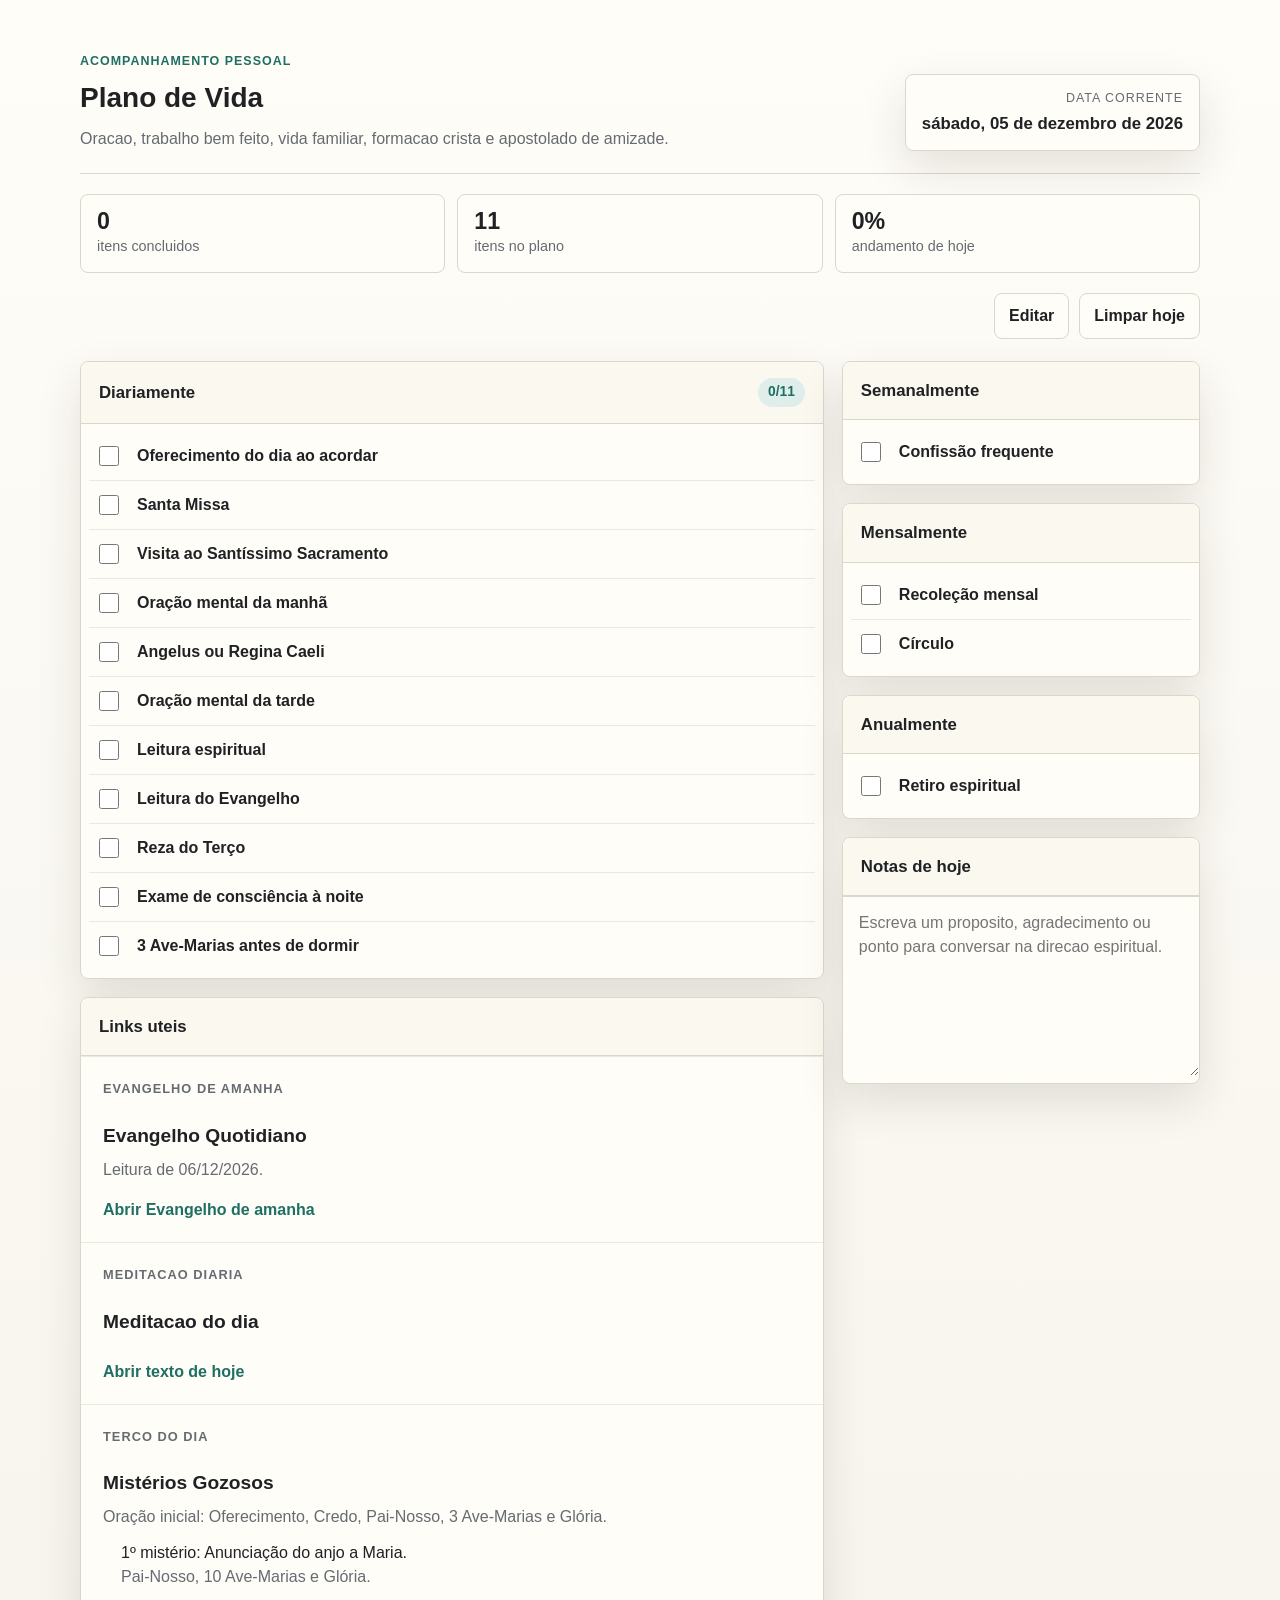
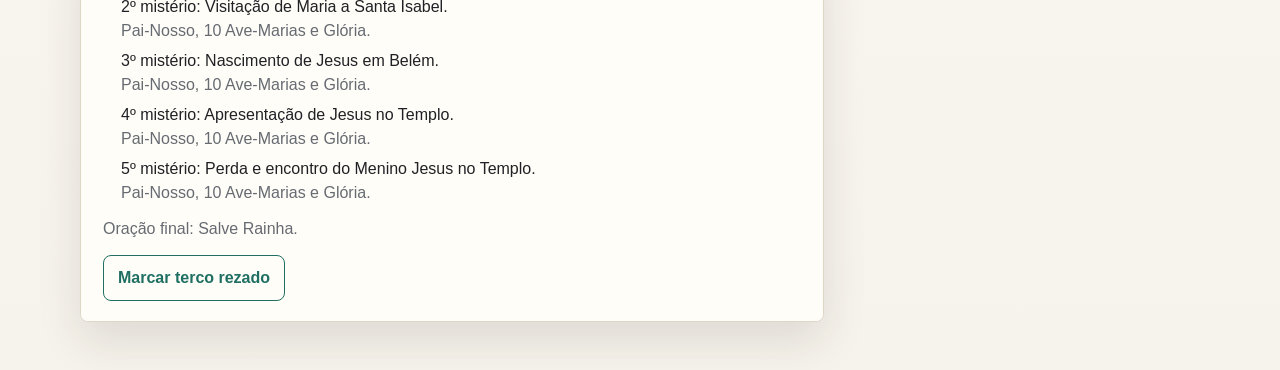
==== commit e468338c: "Reorganiza atividades padrao" ====
--- a/plano-de-vida-portatil.html
+++ b/plano-de-vida-portatil.html
@@ -665,27 +665,31 @@
     },
     {
       id: "missa",
-      title: "Santa Missa, quando possível"
+      title: "Santa Missa"
+    },
+    {
+      id: "santissimo",
+      title: "Visita ao Santíssimo Sacramento"
     },
     {
       id: "oracao-mental-manha",
-      title: "Oração mental pela manhã"
-    },
-    {
-      id: "evangelho",
-      title: "Leitura do Evangelho ou Novo Testamento"
+      title: "Oração mental da manhã"
+    },
+    {
+      id: "angelus",
+      title: "Angelus ou Regina Caeli"
+    },
+    {
+      id: "oracao-mental-tarde",
+      title: "Oração mental da tarde"
     },
     {
       id: "leitura-espiritual",
       title: "Leitura espiritual"
     },
     {
-      id: "angelus",
-      title: "Angelus ou Regina Caeli"
-    },
-    {
-      id: "oracao-mental-tarde",
-      title: "Oração mental à tarde ou à noite"
+      id: "evangelho",
+      title: "Leitura do Evangelho"
     },
     {
       id: "terco",
@@ -694,28 +698,16 @@
     {
       id: "exame",
       title: "Exame de consciência à noite"
+    },
+    {
+      id: "tres-ave-marias",
+      title: "3 Ave-Marias antes de dormir"
     }
   ],
   weekly: [
     {
       id: "confissao",
       title: "Confissão frequente"
-    },
-    {
-      id: "conversa-fraterna",
-      title: "Conversa fraterna"
-    },
-    {
-      id: "circulo",
-      title: "Círculo ou meio de formação"
-    },
-    {
-      id: "santissimo",
-      title: "Visita ao Santíssimo Sacramento"
-    },
-    {
-      id: "apostolado",
-      title: "Apostolado de amizade"
     }
   ],
   monthly: [
@@ -724,18 +716,14 @@
       title: "Recoleção mensal"
     },
     {
-      id: "revisao-plano",
-      title: "Revisão do plano de vida"
+      id: "circulo",
+      title: "Círculo"
     }
   ],
   yearly: [
     {
       id: "retiro",
-      title: "Retiro espiritual anual"
-    },
-    {
-      id: "curso-anual",
-      title: "Curso anual ou dias de formação"
+      title: "Retiro espiritual"
     }
   ]
 };
